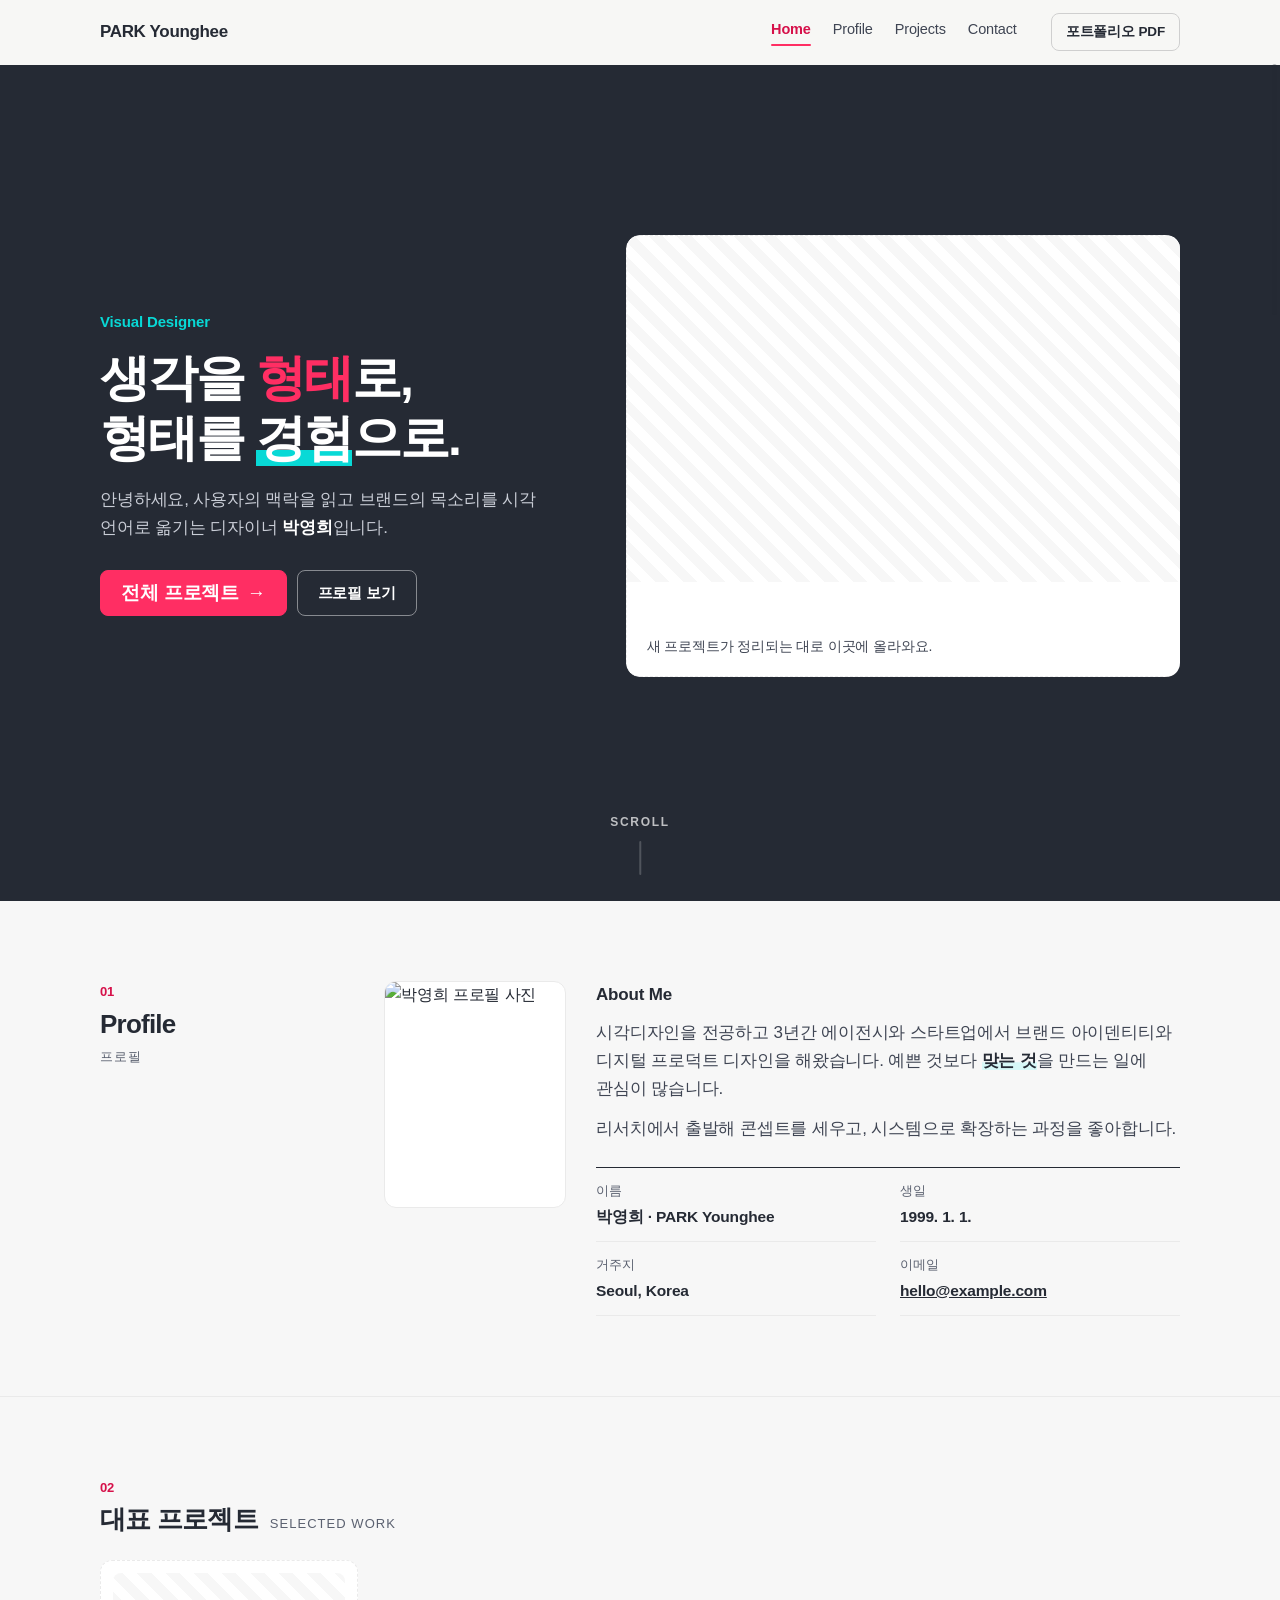
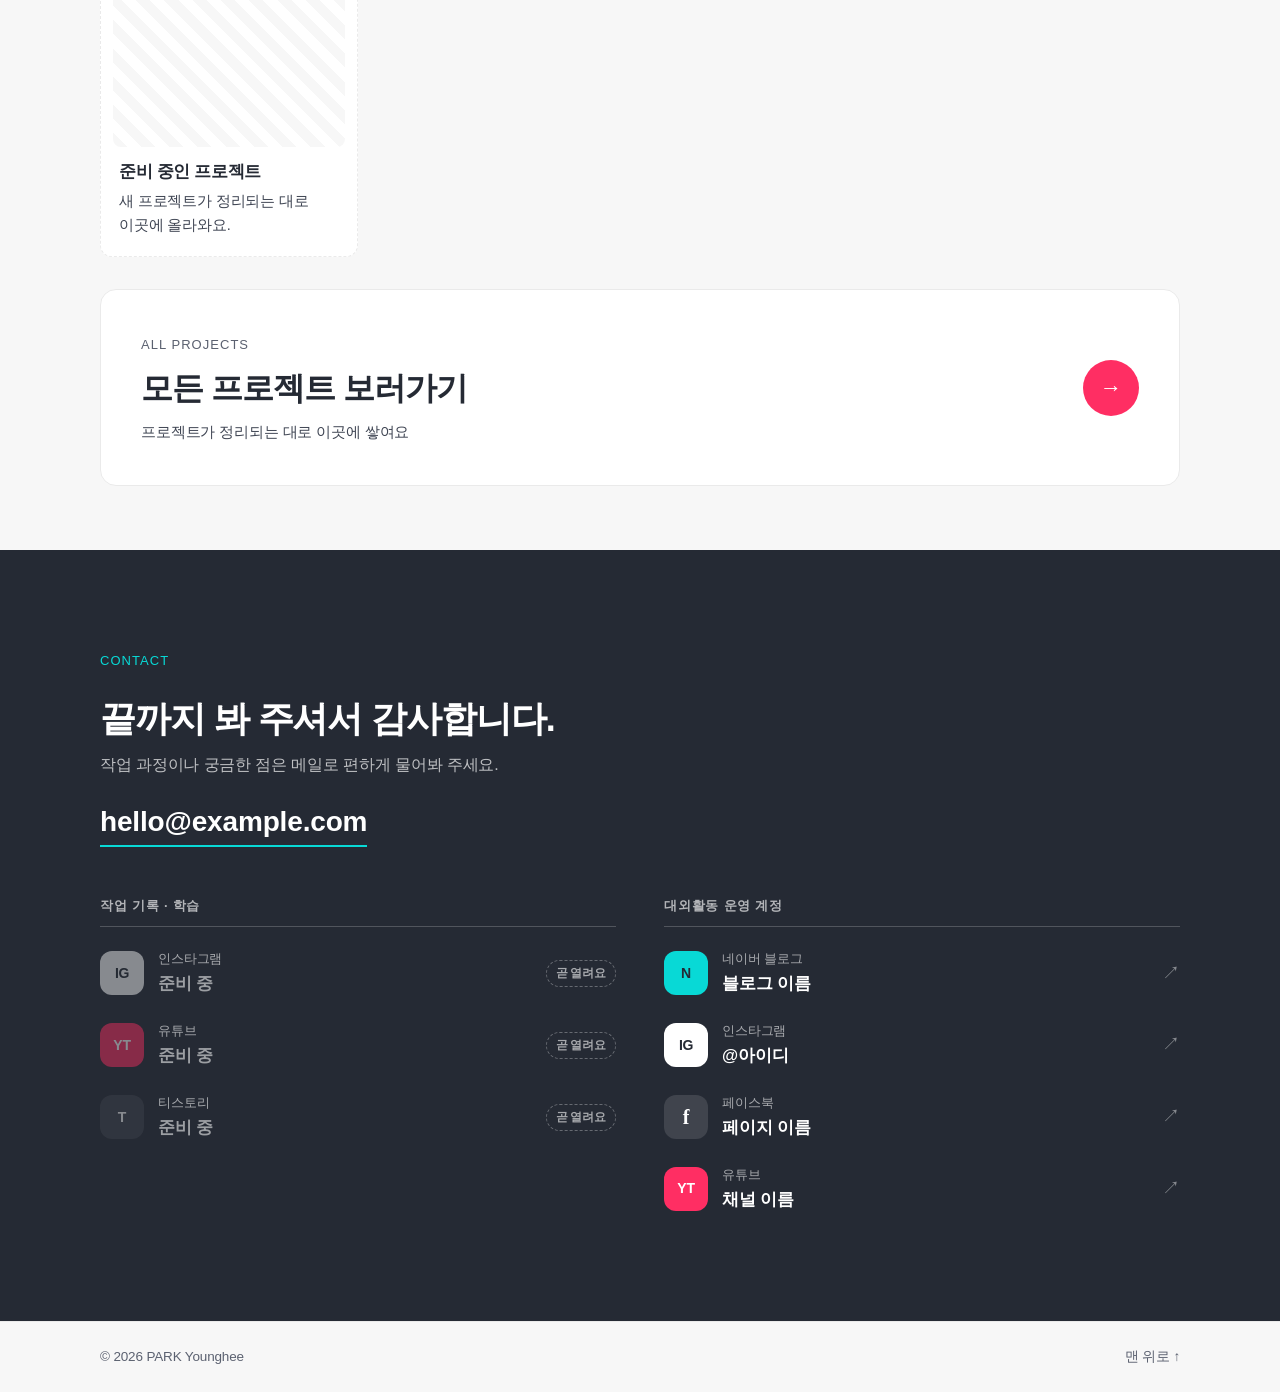
==== index.html @ a195f051 "메인 위치 문제 수정: 처음·새로고침은 맨 위, 뒤로 가기는 보던 자리, 로고는 맨 위로 Co-Authored-By: Claude Opus 5.5 <noreply@anthropic" ====
<!DOCTYPE html>
<html lang="ko">
<head>
  <meta charset="UTF-8" />
  <meta name="viewport" content="width=device-width, initial-scale=1.0" />
  <title>박영희 | Design Portfolio</title>
  <meta name="description" content="브랜드·UI/UX·그래픽 디자이너 박영희의 포트폴리오" />

  <!-- 링크 공유 시 미리보기 (카카오톡/슬랙 등) -->
  <meta property="og:title" content="박영희 | Design Portfolio" />
  <meta property="og:description" content="브랜드·UI/UX·그래픽 디자이너 박영희의 포트폴리오" />
  <meta property="og:image" content="img/og-image.svg" />

  <link rel="icon" href="img/favicon.svg" type="image/svg+xml" />
  <link rel="stylesheet" href="https://cdn.jsdelivr.net/gh/orioncactus/pretendard@v1.3.9/dist/web/static/pretendard.min.css" />

  <!-- 스타일 (?v= 숫자는 수정 후 올릴 때마다 바꾸면 캐시 문제 없음) -->
  <link rel="stylesheet" href="css/reset.css?v=20261027c" />
  <link rel="stylesheet" href="css/site.css?v=20261027c" />
</head>
<body>

  <a class="skip" href="#main">본문으로 건너뛰기</a>

  <!-- ===== Header ===== -->
  <header class="head" id="header">
    <div class="wrap head__in">
      <a href="#top" class="logo">PARK Younghee</a>
      <nav class="nav" aria-label="주요 메뉴">
        <a href="#top" aria-current="page" class="is-on">Home</a>
        <a href="#profile">Profile</a>
        <a href="works.html" data-keep="works.html">Projects</a>
        <a href="#contact">Contact</a>
      </nav>
      <a class="btn btn--sm btn--line" href="files/portfolio.pdf" target="_blank" rel="noopener" download="박영희_포트폴리오.pdf">포트폴리오 PDF</a>
    </div>
  </header>


  <!-- ===== 오른쪽 구역 이동 바 (표지 아래부터 보여요 · 넓은 화면에서만) ===== -->
  <nav class="side" id="side" aria-label="구역 이동">
    <span class="side__track" aria-hidden="true"><span class="side__fill" id="sideFill"></span></span>
    <ol class="side__list">
      <li><a href="#education"><span class="side__label">학력</span></a></li>
      <li><a href="#career"><span class="side__label">경력</span></a></li>
      <li><a href="#training"><span class="side__label">교육</span></a></li>
      <li><a href="#activities"><span class="side__label">활동</span></a></li>
      <li><a href="#awards"><span class="side__label">수상</span></a></li>
      <li><a href="#certificates"><span class="side__label">자격증</span></a></li>
      <li><a href="#skills"><span class="side__label">Skills</span></a></li>
      <li><a href="#featured"><span class="side__label">대표 프로젝트</span></a></li>
      <li><a href="#contact"><span class="side__label">Contact</span></a></li>
    </ol>
  </nav>

  <!-- ===== 휴대폰 · 태블릿용 구역 이동 (오른쪽 아래 버튼 → 목록) ===== -->
  <div class="jump" id="jump">
    <div class="jump__panel" id="jumpPanel" role="dialog" aria-label="구역 이동" hidden>
      <p class="jump__title">바로 가기</p>
      <ol class="jump__list" id="jumpList"></ol>
      <a class="jump__pdf" href="files/portfolio.pdf" target="_blank" rel="noopener" download="박영희_포트폴리오.pdf">포트폴리오 PDF ↓</a>
    </div>
    <button type="button" class="jump__btn" id="jumpBtn" aria-expanded="false" aria-controls="jumpPanel">
      <span class="jump__now" id="jumpNow">Profile</span>
      <span class="jump__icon" aria-hidden="true"><i></i><i></i><i></i></span>
    </button>
  </div>

  <main id="main">

    <!-- ===== 1. 메인 표지: 왼쪽 소개 + 오른쪽 대표 프로젝트 슬라이드 ===== -->
    <section class="mcover" id="top" aria-label="표지">
      <div class="wrap cover__in">
        <div class="cover__text">
          <!-- 아래 세 줄은 DB(roles)의 직무별 문장으로 바뀌어요. 첫 줄(eyebrow)은 DB가 비어 있으면 "Visual Designer" 그대로예요 -->
          <p class="cover__eyebrow" id="heroEyebrow">Visual Designer</p>
          <h1 class="cover__title" id="heroTitle">생각을 <em>형태</em>로,<br />형태를 <em>경험</em>으로.</h1>
          <p class="cover__desc" id="heroDesc">안녕하세요, 사용자의 맥락을 읽고 브랜드의 목소리를 시각 언어로 옮기는 디자이너 <strong>박영희</strong>입니다.</p>
          <div class="cover__btns">
            <a class="btn" href="works.html" data-keep="works.html">전체 프로젝트 <span aria-hidden="true">→</span></a>
            <a class="btn btn--line" href="#profile">프로필 보기</a>
          </div>
        </div>

        <!-- 슬라이드: DB projects.featured 를 켠 작업 (없으면 최신순), 최대 5장 -->
        <div class="slider" id="slider" aria-roledescription="carousel" aria-label="대표 프로젝트">
          <div class="slider__track" id="slideTrack"></div>
          <div class="slider__bar">
            <span class="slider__count" id="slideCount" aria-live="polite"></span>
            <div class="slider__dots" id="slideDots"></div>
          </div>
        </div>
      </div>
      <a class="scroll-cue" href="#profile"><span>Scroll</span><span class="scroll-cue__line" aria-hidden="true"></span></a>
    </section>

    <!-- ===== 2. Profile ===== -->
    <section class="sec" id="profile" aria-labelledby="t-profile">
      <div class="wrap sec__in">
        <header class="sec__head">
          <p class="sec__num">01</p>
          <h2 class="sec__title" id="t-profile">Profile</h2>
          <p class="sec__en">프로필</p>
        </header>
        <div class="sec__body">
          <div class="profile">
            <!-- ✏️ 프로필 사진 · 기본 정보 · About Me 는 여기서 직접 고쳐요 -->
            <img class="profile__photo" src="img/profile.svg" alt="박영희 프로필 사진" />
            <div class="profile__text">
              <h3 class="block__title">About Me</h3>
              <div class="prose">
                <p>시각디자인을 전공하고 3년간 에이전시와 스타트업에서 브랜드 아이덴티티와 디지털 프로덕트 디자인을 해왔습니다. 예쁜 것보다 <strong>맞는 것</strong>을 만드는 일에 관심이 많습니다.</p>
                <p>리서치에서 출발해 콘셉트를 세우고, 시스템으로 확장하는 과정을 좋아합니다.</p>
              </div>
              <dl class="facts facts--profile">
                <div><dt>이름</dt><dd>박영희 · PARK Younghee</dd></div>
                <div><dt>생일</dt><dd>1999. 1. 1.</dd></div>
                <div><dt>거주지</dt><dd>Seoul, Korea</dd></div>
                <div><dt>이메일</dt><dd><a href="mailto:hello@example.com">hello@example.com</a></dd></div>
              </dl>
            </div>
          </div>
        </div>
      </div>
    </section>

    <!-- ===== 3. 학력 ===== -->
    <section class="sec" id="education" aria-labelledby="t-edu">
      <div class="wrap sec__in">
        <header class="sec__head">
          <p class="sec__num">02</p>
          <h2 class="sec__title" id="t-edu">학력</h2>
          <p class="sec__en">Education</p>
        </header>
        <div class="sec__body">
          <div class="block" data-block="education"><ul class="rows" id="eduList"></ul></div>
        </div>
      </div>
    </section>

    <!-- ===== 4. 경력 ===== -->
    <section class="sec" id="career" aria-labelledby="t-career">
      <div class="wrap sec__in">
        <header class="sec__head">
          <p class="sec__num">03</p>
          <h2 class="sec__title" id="t-career">경력</h2>
          <p class="sec__en">Experience</p>
        </header>
        <div class="sec__body">
          <div class="block" data-block="experience"><ul class="rows" id="expList"></ul></div>
        </div>
      </div>
    </section>

    <!-- ===== 5. 교육 (교육 · 수료) ===== -->
    <section class="sec" id="training" aria-labelledby="t-training">
      <div class="wrap sec__in">
        <header class="sec__head">
          <p class="sec__num">04</p>
          <h2 class="sec__title" id="t-training">교육</h2>
          <p class="sec__en">Training</p>
        </header>
        <div class="sec__body">
          <div class="block" data-block="training">
            <h3 class="block__title">교육 · 수료 <span class="count" id="trainCount"></span></h3>
            <ul class="rows" id="trainList"></ul>
          </div>
        </div>
      </div>
    </section>

    <!-- ===== 6. 활동 (대외활동, 교내활동) ===== -->
    <section class="sec" id="activities" aria-labelledby="t-activities">
      <div class="wrap sec__in">
        <header class="sec__head">
          <p class="sec__num">05</p>
          <h2 class="sec__title" id="t-activities">활동</h2>
          <p class="sec__en">Activities</p>
        </header>
        <div class="sec__body">
          <div class="block" data-block="external">
            <h3 class="block__title">대외활동 <span class="count" id="extCount"></span></h3>
            <ul class="rows" id="extList"></ul>
          </div>
          <div class="block" data-block="campus">
            <h3 class="block__title">교내활동 <span class="count" id="campCount"></span></h3>
            <ul class="rows" id="campList"></ul>
          </div>
        </div>
      </div>
    </section>

    <!-- ===== 7. 수상 ===== -->
    <section class="sec" id="awards" aria-labelledby="t-awards">
      <div class="wrap sec__in">
        <header class="sec__head">
          <p class="sec__num">06</p>
          <h2 class="sec__title" id="t-awards">수상</h2>
          <p class="sec__en">Awards</p>
        </header>
        <div class="sec__body">
          <div class="block" data-block="awards"><ul class="rows" id="awardList"></ul></div>
        </div>
      </div>
    </section>

    <!-- ===== 8. 자격증 (어학, 자격증) ===== -->
    <section class="sec" id="certificates" aria-labelledby="t-cert">
      <div class="wrap sec__in">
        <header class="sec__head">
          <p class="sec__num">07</p>
          <h2 class="sec__title" id="t-cert">자격증</h2>
          <p class="sec__en">Certificates</p>
        </header>
        <div class="sec__body">
          <div class="block" data-block="languages">
            <h3 class="block__title">어학 <span class="count" id="langCount"></span></h3>
            <ul class="langs" id="langList"></ul>
          </div>
          <div class="block" data-block="certificates">
            <h3 class="block__title">자격증 <span class="count" id="certCount"></span></h3>
            <ul class="rows rows--table" id="certList"></ul>
          </div>
        </div>
      </div>
    </section>

    <!-- ===== 9. Skills & Tools (DB skills) ===== -->
    <section class="sec" id="skills" aria-labelledby="t-skills">
      <div class="wrap sec__in">
        <header class="sec__head">
          <p class="sec__num">08</p>
          <h2 class="sec__title" id="t-skills">Skills &amp; Tools</h2>
          <p class="sec__en">스킬 · 도구</p>
        </header>
        <div class="sec__body">
          <dl class="skills" id="skillsList"></dl>
        </div>
      </div>
    </section>

    <!-- ===== 대표 프로젝트 (DB projects.featured, 최대 4개) ===== -->
    <section class="sec sec--wide" id="featured" aria-labelledby="t-feat">
      <div class="wrap sec__in">
        <header class="sec__head">
          <p class="sec__num">09</p>
          <h2 class="sec__title" id="t-feat">대표 프로젝트</h2>
          <p class="sec__en">Selected Work</p>
        </header>
        <div class="sec__body">
          <div class="cards cards--4 cards--feat" id="featList"></div>
        </div>
      </div>
    </section>

    <!-- ===== 모든 프로젝트 보러가기 ===== -->
    <section class="allwork" aria-labelledby="t-all">
      <div class="wrap">
        <a class="allwork__link" href="works.html" data-keep="works.html">
          <span class="allwork__text">
            <span class="sec__en">All Projects</span>
            <strong class="allwork__title" id="t-all">모든 프로젝트 보러가기</strong>
            <span class="allwork__meta" id="allMeta"></span>
          </span>
          <span class="allwork__thumbs" id="allThumbs" aria-hidden="true"></span>
          <span class="allwork__arrow" aria-hidden="true">→</span>
        </a>
      </div>
    </section>

    <!-- ===== 10. CONTACT: 이메일 + 내 채널 + 활동하며 운영한 채널 ===== -->
    <section class="contact" id="contact" aria-labelledby="t-contact">
      <div class="wrap contact__in">
        <div class="contact__head">
          <p class="sec__en">Contact</p>
          <h2 class="contact__title" id="t-contact">끝까지 봐 주셔서 감사합니다.</h2>
          <p class="contact__lead">작업 과정이나 궁금한 점은 메일로 편하게 물어봐 주세요.</p>
          <a class="contact__mail" href="mailto:hello@example.com">hello@example.com</a>
        </div>

        <!-- ✏️ SNS는 여기서 직접 고쳐요. 한 줄 = <li> 하나 (복사해서 늘리면 돼요)
             sns__mark 글자: 네이버 블로그 N · 인스타그램 IG · 페이스북 f · 유튜브 YT · 티스토리 T
             sns__name 에 계정 이름(아이디)을 적어요
             아직 없는 계정은 'sns__item--soon'(링크 없음, "곧 열려요")으로 두고, 만들면 위쪽 <a> 모양으로 바꿔요.
             작업 기록 묶음을 통째로 숨기려면 그 <div class="contact__group"> 에 hidden 을 붙여요. -->
        <div class="contact__groups">
          <div class="contact__group">
            <h3 class="contact__label">작업 기록 · 학습</h3>
            <ul class="sns">
              <li><span class="sns__item sns__item--soon">
                <span class="sns__mark sns__mark--ig" aria-hidden="true">IG</span>
                <span class="sns__text"><span class="sns__platform">인스타그램</span><strong class="sns__name">준비 중</strong></span>
                <span class="sns__soon">곧 열려요</span></span></li>
              <li><span class="sns__item sns__item--soon">
                <span class="sns__mark sns__mark--yt" aria-hidden="true">YT</span>
                <span class="sns__text"><span class="sns__platform">유튜브</span><strong class="sns__name">준비 중</strong></span>
                <span class="sns__soon">곧 열려요</span></span></li>
              <li><span class="sns__item sns__item--soon">
                <span class="sns__mark sns__mark--ts" aria-hidden="true">T</span>
                <span class="sns__text"><span class="sns__platform">티스토리</span><strong class="sns__name">준비 중</strong></span>
                <span class="sns__soon">곧 열려요</span></span></li>
            </ul>
          </div>

          <div class="contact__group">
            <h3 class="contact__label">대외활동 운영 계정</h3>
            <ul class="sns">
              <li><a class="sns__item" href="https://blog.naver.com/" target="_blank" rel="noopener">
                <span class="sns__mark sns__mark--nb" aria-hidden="true">N</span>
                <span class="sns__text"><span class="sns__platform">네이버 블로그</span><strong class="sns__name">블로그 이름</strong></span>
                <span class="sns__go" aria-hidden="true">↗</span></a></li>
              <li><a class="sns__item" href="https://www.instagram.com/" target="_blank" rel="noopener">
                <span class="sns__mark sns__mark--ig" aria-hidden="true">IG</span>
                <span class="sns__text"><span class="sns__platform">인스타그램</span><strong class="sns__name">@아이디</strong></span>
                <span class="sns__go" aria-hidden="true">↗</span></a></li>
              <li><a class="sns__item" href="https://www.facebook.com/" target="_blank" rel="noopener">
                <span class="sns__mark sns__mark--fb" aria-hidden="true">f</span>
                <span class="sns__text"><span class="sns__platform">페이스북</span><strong class="sns__name">페이지 이름</strong></span>
                <span class="sns__go" aria-hidden="true">↗</span></a></li>
              <li><a class="sns__item" href="https://www.youtube.com/" target="_blank" rel="noopener">
                <span class="sns__mark sns__mark--yt" aria-hidden="true">YT</span>
                <span class="sns__text"><span class="sns__platform">유튜브</span><strong class="sns__name">채널 이름</strong></span>
                <span class="sns__go" aria-hidden="true">↗</span></a></li>
            </ul>
          </div>
        </div>
      </div>
    </section>
  </main>

  <footer class="foot">
    <div class="wrap foot__in">
      <p>© <span id="year"></span> PARK Younghee</p>
      <a href="#top">맨 위로 ↑</a>
    </div>
  </footer>

  <script src="js/scrollbar.js?v=20261027c"></script>
  <script src="js/db.js?v=20261027c"></script>
  <script src="js/data.js?v=20261027c"></script>
  <script src="js/main.js?v=20261027c"></script>
</body>
</html>
---- css/site.css ----
/* =========================================
   PARK Younghee — Portfolio
   한 눈에 읽히는 이력서형 레이아웃. 색 · 글꼴은 :root 에서 바꿔요.
   색 쓰는 법: 핑크 = 메인, 네이비 = 기본, 시안 = 보조, 회색 = 선
   ========================================= */
:root {
  /* 기본 4색 */
  --navy: #252A34;        /* 기본 · 본문 글자 · 표지/Contact 배경 */
  --pink: #FF2E63;        /* 메인 · 큰 강조 · 주요 버튼 */
  --cyan: #08D9D6;        /* 보조 · 형광펜 · 네이비 위 강조 */
  --gray: #EAEAEA;        /* 선 · 구분 */
  /* 4색에서 만든 색 (글자가 잘 읽히도록) */
  --pink-text: #D6114A;   /* 작은 핑크 글자 */
  --pink-soft: #FFE3EA;   /* 핑크 연한 바탕 */
  --cyan-text: #067A78;   /* 밝은 바탕 위 작은 시안 글자 */
  --cyan-soft: #D7F8F7;   /* 시안 연한 바탕 */

  --bg: #F7F7F7;          /* 페이지 배경 */
  --surface: #FFFFFF;     /* 카드 */
  --ink: var(--navy);     /* 글자 */
  --ink-2: #3F4553;       /* 본문 보조 */
  --ink-3: #5B6170;       /* 날짜 · 설명 */
  --line: var(--gray);    /* 구분선 */
  --accent: var(--pink-text);
  --accent-soft: var(--pink-soft);

  --font: "Pretendard", -apple-system, BlinkMacSystemFont, "Apple SD Gothic Neo", "Malgun Gothic", sans-serif;
  --wrap: 1080px;
  --gutter: clamp(16px, 4vw, 40px);
  --head-h: 64px;
}

body {
  margin: 0; background: var(--bg); color: var(--ink);
  font-family: var(--font); font-size: 16px; line-height: 1.65; letter-spacing: -0.01em; word-break: keep-all;
  -webkit-font-smoothing: antialiased;
}
::selection { background: var(--accent); color: #fff; }
a { color: inherit; }
:focus-visible { outline: 2px solid var(--accent); outline-offset: 3px; border-radius: 2px; }
[hidden] { display: none !important; }
.sr-only { position: absolute; width: 1px; height: 1px; overflow: hidden; clip: rect(0 0 0 0); white-space: nowrap; }
.wrap { max-width: var(--wrap); margin: 0 auto; padding: 0 var(--gutter); }
html { scroll-padding-top: calc(var(--head-h) + 16px); scroll-behavior: smooth; }
/* 스크롤바: 기본 회색 막대 대신 얇은 네이비 막대 */
/* 페이지 스크롤바: 기본 막대는 숨기고(위 메뉴 옆까지 내려오지 않게) js/scrollbar.js 가 메뉴 아래에만 그려요 */
html { scrollbar-width: none; }
html::-webkit-scrollbar { display: none; }
.sbar { position: fixed; top: var(--head-h); right: 0; bottom: 0; z-index: 60; width: 12px; opacity: 0; transition: opacity .3s; }
.sbar.is-on { opacity: 1; }
.sbar__thumb { position: absolute; top: 0; right: 3px; width: 5px; border-radius: 4px; background: rgba(37, 42, 52, .32); transition: width .15s, background .15s, right .15s; touch-action: none; cursor: grab; }
.sbar:hover .sbar__thumb, .sbar.is-drag .sbar__thumb { right: 2px; width: 8px; background: var(--pink); }
.sbar.is-drag .sbar__thumb { cursor: grabbing; }
@media (pointer: coarse) { .sbar { pointer-events: none; width: 8px; } .sbar__thumb { width: 4px; } }
::-webkit-scrollbar { width: 8px; height: 8px; }
::-webkit-scrollbar-track { background: transparent; }
::-webkit-scrollbar-thumb { background: rgba(37, 42, 52, .3); border-radius: 8px; border: 2px solid transparent; background-clip: padding-box; }
::-webkit-scrollbar-thumb:hover { background-color: var(--pink); }
@media (prefers-reduced-motion: reduce) { html { scroll-behavior: auto; } }

.skip { position: absolute; left: 12px; top: -48px; z-index: 100; padding: 10px 14px; background: var(--ink); color: #fff; text-decoration: none; border-radius: 6px; }
.skip:focus { top: 12px; }

/* ===== 버튼 · 칩 ===== */
.btn {
  display: inline-flex; align-items: center; gap: 8px; min-height: 46px; padding: 0 20px; box-sizing: border-box;
  border: 1px solid var(--ink); border-radius: 8px; background: var(--ink); color: #fff;
  font: inherit; font-size: 15px; font-weight: 600; text-decoration: none; cursor: pointer;
  transition: background .2s, border-color .2s, color .2s;
}
.btn:hover { background: var(--accent); border-color: var(--accent); }
.btn--line { background: transparent; color: var(--ink); border-color: var(--line); }
.btn--line:hover { background: transparent; color: var(--accent); border-color: var(--accent); }
.btn--sm { min-height: 38px; padding: 0 14px; font-size: 13.5px; }
.chips { display: flex; flex-wrap: wrap; gap: 6px; margin: 0; padding: 0; list-style: none; }
.chip {
  display: inline-flex; align-items: center; gap: 6px; padding: 5px 11px; border: 1px solid var(--line); border-radius: 999px;
  background: var(--surface); font-size: 13.5px; line-height: 1.4; color: var(--ink);
}
.chip img { width: 16px; height: 16px; }
.chip--btn { min-height: 38px; padding: 0 14px; font: inherit; font-size: 14px; cursor: pointer; }
.chip--btn span { color: var(--ink-3); font-size: 12.5px; }
.chip--btn:hover { border-color: var(--accent); color: var(--accent); }
.chip--btn[aria-pressed="true"] { background: var(--ink); border-color: var(--ink); color: #fff; }
.chip--btn[aria-pressed="true"] span { color: rgba(255, 255, 255, .7); }
.count { font-size: .8em; font-weight: 500; color: var(--ink-3); }

/* ===== Header ===== */
.head { position: sticky; top: 0; z-index: 50; background: rgba(247, 247, 245, .92); -webkit-backdrop-filter: blur(10px); backdrop-filter: blur(10px); border-bottom: 1px solid transparent; transition: border-color .2s; }
.head.is-scrolled { border-color: var(--line); }
.head__in { height: var(--head-h); display: flex; align-items: center; gap: 24px; }
.logo { font-weight: 800; font-size: 17px; letter-spacing: -0.02em; text-decoration: none; margin-right: auto; white-space: nowrap; }
.nav { display: flex; gap: 2px; }
.nav a { padding: 8px 10px; border-radius: 6px; font-size: 14.5px; color: var(--ink-2); text-decoration: none; white-space: nowrap; }
.nav a:hover { color: var(--ink); background: rgba(0, 0, 0, .04); }
.nav a.is-on { color: var(--accent); font-weight: 600; }

/* ===== 첫 화면 ===== */
.hero { padding: clamp(48px, 8vw, 96px) 0 clamp(48px, 7vw, 80px); border-bottom: 1px solid var(--line); }
.hero__in { display: grid; grid-template-columns: minmax(0, 1fr) 320px; gap: clamp(32px, 6vw, 72px); align-items: center; }
.hero__eyebrow { margin: 0; font-size: 15px; font-weight: 600; color: var(--accent); }
.hero__title { margin: 14px 0 0; font-size: clamp(34px, 5.2vw, 56px); font-weight: 800; line-height: 1.18; letter-spacing: -0.04em; }
.hero__title em { font-style: normal; color: var(--accent); }
.hero__desc { margin: 20px 0 0; max-width: 560px; font-size: 17.5px; color: var(--ink-2); }
.hero__desc br.pc-only { display: none; }
.hero__desc strong { color: var(--ink); }
.hero__btns { margin-top: 28px; display: flex; flex-wrap: wrap; gap: 10px; }
.idcard { background: var(--surface); border: 1px solid var(--line); border-radius: 14px; padding: 20px; }
.idcard__photo { display: block; width: 96px; height: 120px; object-fit: cover; border-radius: 8px; background: var(--bg); }
.idcard__dl { margin: 16px 0 0; }
.idcard__dl div { display: grid; grid-template-columns: 72px minmax(0, 1fr); gap: 10px; padding: 9px 0; border-top: 1px solid var(--line); font-size: 14.5px; }
.idcard__dl dt { color: var(--ink-3); }
.idcard__dl dd { margin: 0; overflow-wrap: anywhere; }

/* ===== 1. 표지: 소개 + 대표 프로젝트 슬라이드 ===== */
.mcover { padding: clamp(40px, 6vw, 72px) 0 clamp(48px, 7vw, 80px); border-bottom: 1px solid var(--line); }
.cover__in { display: grid; grid-template-columns: minmax(0, 5fr) minmax(0, 6fr); gap: clamp(32px, 5vw, 64px); align-items: center; }
.cover__eyebrow { margin: 0; font-size: 15px; font-weight: 600; color: var(--accent); }
.cover__title { margin: 14px 0 0; font-size: clamp(32px, 4.4vw, 50px); font-weight: 800; line-height: 1.2; letter-spacing: -0.04em; }
.cover__title em { font-style: normal; color: var(--accent); }
.cover__desc { margin: 18px 0 0; font-size: 17px; color: var(--ink-2); }
.cover__desc strong { color: var(--ink); }
.cover__btns { margin-top: 28px; display: flex; flex-wrap: wrap; gap: 10px; }
.slider { min-width: 0; }
.slider__track { cursor: grab; display: flex; overflow-x: auto; scroll-snap-type: x mandatory; scrollbar-width: none; border-radius: 14px; }
.slider__track::-webkit-scrollbar { display: none; }
.slide { flex: 0 0 100%; scroll-snap-align: start; }
.slide__link { display: block; height: 100%; text-decoration: none; background: var(--surface); border: 1px solid var(--line); border-radius: 14px; overflow: hidden; }
.slide__img { display: block; aspect-ratio: 16 / 10; background: var(--bg); overflow: hidden; }
.slide__img img { width: 100%; height: 100%; object-fit: cover; object-position: center top; display: block; transform: scale(1.06); transition: transform 1.4s cubic-bezier(.2, .7, .2, 1); }
.slide.is-active .slide__img img { transform: scale(1); }
/* 들어오는 장: 글이 아래에서 살짝 올라와요 */
.slide__info > * { opacity: 0; transform: translateY(8px); transition: opacity .5s, transform .6s cubic-bezier(.2, .7, .2, 1); }
.slide.is-active .slide__info > * { opacity: 1; transform: none; }
.slide.is-active .slide__info > :nth-child(2) { transition-delay: .08s; }
.slide.is-active .slide__info > :nth-child(3) { transition-delay: .16s; }
.slide.is-active .slide__info > :nth-child(4) { transition-delay: .24s; }
.slide--empty .slide__info > * { opacity: 1; transform: none; }
/* 마지막 → 처음: 살짝 사라졌다 나타나기 */
.slider__track { transition: opacity .28s; }
.slider__track.is-fade { opacity: 0; }
@media (prefers-reduced-motion: reduce) { .slide__img img, .slide__info > *, .slider__track { transition: none; transform: none; opacity: 1; } }
.slide.is-active .slide__link:hover .slide__img img { transform: scale(1.03); }
.slide__info { display: flex; flex-direction: column; gap: 4px; padding: 16px 20px 18px; }
.slide__meta { font-size: 13px; font-weight: 600; color: var(--accent); }
.slide__title { font-size: 20px; font-weight: 800; letter-spacing: -0.02em; }
.slide__role { font-size: 14px; color: var(--ink-2); }
.slide__role b { margin-right: 8px; font-weight: 600; }
.slide__go { margin-top: 4px; font-size: 14px; font-weight: 600; color: var(--ink-2); }
.slide__link:hover .slide__go { color: var(--accent); }
.slide--empty { border: 1px dashed var(--line); border-radius: 14px; overflow: hidden; background: var(--surface); }
.slide--empty .slide__img { background: repeating-linear-gradient(45deg, var(--bg) 0 10px, var(--surface) 10px 20px); }
.slider__bar { position: relative; display: grid; grid-template-columns: 1fr auto 1fr; align-items: center; gap: 16px; margin-top: 14px; }
/* 숫자(01 / 04)는 화면에서 숨기고 화면 읽기 프로그램에만 알려줘요 */
.slider__bar .slider__count { position: absolute; width: 1px; height: 1px; overflow: hidden; clip: rect(0 0 0 0); white-space: nowrap; }
.slider__bar .slider__dots { grid-column: 2; grid-row: 1; flex: none; justify-content: center; }
.slider__count { font-size: 14px; font-weight: 600; font-variant-numeric: tabular-nums; color: var(--ink-2); min-width: 56px; }
.slider__dots { display: flex; gap: 2px; flex: 1; }
.slider__track.is-drag { cursor: grabbing; user-select: none; }
.slider__track.is-drag a { pointer-events: none; }
.slider__dot { width: 28px; height: 28px; padding: 0; border: 0; background: none; cursor: pointer; position: relative; }
.slider__dot::after { content: ""; position: absolute; left: 4px; right: 4px; top: 13px; height: 3px; border-radius: 2px; background: var(--line); }
.slider__dot[aria-current="true"]::after { background: var(--ink); }
.slider__arrows { display: flex; gap: 6px; }
.slider__btn { width: 42px; height: 42px; border: 1px solid var(--line); border-radius: 50%; background: var(--surface); font: inherit; font-size: 16px; cursor: pointer; color: var(--ink); }
.slider__btn:hover { border-color: var(--ink); }

/* ===== 2. Profile ===== */
.profile { display: grid; grid-template-columns: 180px minmax(0, 1fr); gap: 32px; align-items: start; }
.profile__photo { width: 100%; aspect-ratio: 4 / 5; object-fit: cover; border-radius: 12px; background: var(--surface); border: 1px solid var(--line); }
.profile__text .block__title { margin-bottom: 10px; }
.facts.facts--profile { margin: 24px 0 0; grid-template-columns: repeat(2, minmax(0, 1fr)); }

/* ===== 섹션 공통: 왼쪽 제목 | 오른쪽 내용 ===== */
.sec { padding: clamp(48px, 7vw, 80px) 0; border-bottom: 1px solid var(--line); }
.sec__in { display: grid; grid-template-columns: 220px minmax(0, 1fr); gap: 24px clamp(24px, 5vw, 64px); }
.sec__head { align-self: start; position: sticky; top: calc(var(--head-h) + 24px); }
.sec__num { margin: 0; font-size: 13px; font-weight: 700; color: var(--accent); font-variant-numeric: tabular-nums; }
.sec__title { margin: 6px 0 0; font-size: 26px; font-weight: 800; line-height: 1.3; letter-spacing: -0.03em; }
.sec__en { margin: 4px 0 0; font-size: 13px; letter-spacing: .08em; text-transform: uppercase; color: var(--ink-3); }
.sec__body { min-width: 0; display: flex; flex-direction: column; gap: 40px; }
.block__title { margin: 0 0 4px; font-size: 17px; font-weight: 700; }
.prose p { margin: 0 0 12px; font-size: 17px; color: var(--ink-2); }
.prose p:last-child { margin-bottom: 0; }
.prose strong { color: var(--ink); }

/* 이력 한 줄 */
.rows { margin: 0; padding: 0; list-style: none; border-top: 1px solid var(--ink); }
.row { display: grid; grid-template-columns: 150px minmax(0, 1fr) auto; gap: 6px 20px; padding: 16px 0; border-bottom: 1px solid var(--line); }
.row__date { font-size: 14px; color: var(--ink-3); font-variant-numeric: tabular-nums; padding-top: 2px; }
.row__title { display: block; font-size: 16.5px; font-weight: 700; }
.row__sub { display: block; font-size: 14.5px; color: var(--ink-2); }
.row__desc { margin: 6px 0 0; font-size: 14.5px; color: var(--ink-3); }
.row__go { grid-column: 3; align-self: center; display: inline-flex; align-items: center; gap: 6px; padding: 7px 14px; border: 1px solid var(--line); border-radius: 999px; background: var(--surface); font-size: 13.5px; font-weight: 700; color: var(--navy); text-decoration: none; white-space: nowrap; transition: border-color .2s, color .2s; }
.row__go:hover { border-color: var(--pink); color: var(--pink-text); }
.row__tag { align-self: start; padding: 3px 10px; border-radius: 999px; background: var(--bg); border: 1px solid var(--line); font-size: 12.5px; color: var(--ink-2); white-space: nowrap; }
.row.is-now .row__tag { background: var(--accent-soft); border-color: transparent; color: var(--accent); font-weight: 600; }
.rows--table .trow { display: grid; grid-template-columns: 150px minmax(0, 1fr) minmax(0, auto); gap: 4px 20px; padding: 13px 0; border-bottom: 1px solid var(--line); font-size: 15.5px; align-items: baseline; }
.rows--table .trow strong { font-weight: 600; }
.trow__org { font-size: 14px; color: var(--ink-3); text-align: right; }
.more-btn { margin-top: 12px; padding: 8px 0; border: 0; background: none; font: inherit; font-size: 14.5px; font-weight: 600; color: var(--accent); cursor: pointer; }
.more-btn:hover { text-decoration: underline; }

.langs { display: grid; grid-template-columns: repeat(auto-fill, minmax(200px, 1fr)); gap: 12px; margin: 8px 0 0; padding: 0; list-style: none; }
.lang { padding: 16px 18px; background: var(--surface); border: 1px solid var(--line); border-radius: 10px; }
.lang__test { display: block; font-size: 14px; color: var(--ink-3); }
.lang__score { display: block; margin-top: 2px; font-size: 26px; font-weight: 800; letter-spacing: -0.02em; }
.lang__meta { display: block; margin-top: 6px; font-size: 13px; color: var(--ink-3); }
.lang.is-expired { opacity: .55; }

/* Skills & Tools: 묶음(Design · Tools · Etc.)을 가로 3칸으로 */
.skills { margin: 0; display: grid; grid-template-columns: repeat(3, minmax(0, 1fr)); gap: 16px; }
.skills__col { display: flex; flex-direction: column; gap: 14px; padding: 20px 20px 22px; background: var(--surface); border: 1px solid var(--line); border-radius: 12px; }
.skills__col dt { display: flex; align-items: baseline; gap: 6px; padding-bottom: 12px; border-bottom: 2px solid var(--navy); font-size: 17px; font-weight: 800; letter-spacing: -0.01em; }
.skills__col dt .count { font-size: 13px; font-weight: 700; color: var(--pink-text); }
.skills__col dd { margin: 0; }
.skills__list { display: flex; flex-direction: column; gap: 10px; margin: 0; padding: 0; list-style: none; }
.skills__list li { display: flex; align-items: center; gap: 10px; font-size: 15px; font-weight: 500; color: var(--ink-2); }
.skills__list img { width: 20px; height: 20px; flex: none; }
.skills__dot { width: 8px; height: 8px; margin: 0 6px; border-radius: 50%; background: var(--cyan); flex: none; }
.skills__col:first-child dt { border-color: var(--pink); }

/* ===== 프로젝트 카드 ===== */
.cards { display: grid; gap: 20px; }
.cards--2 { grid-template-columns: repeat(2, minmax(0, 1fr)); }
.cards--3 { grid-template-columns: repeat(3, minmax(0, 1fr)); }
.cards--4 { grid-template-columns: repeat(4, minmax(0, 1fr)); gap: 16px; }
.cards--4 .card__title { font-size: 17px; }
.card {
  display: flex; flex-direction: column; gap: 6px; padding: 12px 12px 18px; background: var(--surface); border: 1px solid var(--line); border-radius: 12px;
  text-decoration: none; transition: border-color .2s, box-shadow .2s, transform .2s;
}
a.card:hover { border-color: var(--ink-3); box-shadow: 0 12px 28px -18px rgba(0, 0, 0, .35); transform: translateY(-2px); }
.card__img { display: block; aspect-ratio: 4 / 3; margin-bottom: 8px; border-radius: 8px; overflow: hidden; background: var(--bg); }
.card__img img { width: 100%; height: 100%; object-fit: cover; object-position: center top; display: block; }
.card__meta, .card__title, .card__sum, .card__role { padding: 0 6px; }
.card__meta { font-size: 13px; font-weight: 600; color: var(--accent); }
.card__title { font-size: 18.5px; font-weight: 800; line-height: 1.35; letter-spacing: -0.02em; }
.card__sum { font-size: 14.5px; color: var(--ink-2); display: -webkit-box; -webkit-line-clamp: 2; -webkit-box-orient: vertical; overflow: hidden; }
.card__role { margin-top: 4px; font-size: 13.5px; color: var(--ink-3); }
.card__role b { margin-right: 8px; font-weight: 600; color: var(--ink-2); }
.card--empty { border-style: dashed; }
.card--empty .card__img { background: repeating-linear-gradient(45deg, var(--bg) 0 10px, var(--surface) 10px 20px); }
.more-link { align-self: flex-start; font-weight: 600; color: var(--accent); text-decoration: none; padding: 6px 0; }
.more-link:hover { text-decoration: underline; }

/* 메인 대표 프로젝트 */
.featured { padding: clamp(48px, 7vw, 80px) 0; border-bottom: 1px solid var(--line); background: var(--surface); }
.featured__head { display: flex; flex-wrap: wrap; align-items: flex-end; justify-content: space-between; gap: 12px 24px; margin-bottom: 24px; }
.featured__title { margin: 4px 0 0; font-size: 26px; font-weight: 800; letter-spacing: -0.03em; }
.featured .card { background: var(--bg); }

/* 메인: 대표 프로젝트는 제목을 위에, 카드를 가로 전체로 */
.sec--wide .sec__in { grid-template-columns: minmax(0, 1fr); }
.sec--wide .sec__head { position: static; display: flex; align-items: baseline; flex-wrap: wrap; gap: 4px 12px; }
.sec--wide .sec__title, .sec--wide .sec__en { margin: 0; }
.sec--wide .sec__num { width: 100%; }
.sec.sec--wide { border-bottom: 0; padding-bottom: 32px; }
.sec--wide + .allwork { padding-top: 0; }

/* 메인: 모든 프로젝트 보러가기 */
.allwork { padding: clamp(40px, 6vw, 64px) 0; }
.allwork__link { display: grid; grid-template-columns: minmax(0, 1fr) auto auto; gap: 24px 32px; align-items: center; padding: clamp(24px, 4vw, 40px); background: var(--surface); border: 1px solid var(--line); border-radius: 16px; text-decoration: none; transition: border-color .2s, box-shadow .2s; }
.allwork__link:hover { border-color: var(--ink); box-shadow: 0 16px 36px -24px rgba(0, 0, 0, .35); }
.allwork__text { display: flex; flex-direction: column; gap: 6px; }
.allwork__title { font-size: clamp(24px, 3vw, 32px); font-weight: 800; letter-spacing: -0.03em; }
.allwork__meta { font-size: 15px; color: var(--ink-2); }
.allwork__peek { display: flex; align-items: center; }
/* stats: 숫자 3개 */
.allwork__peek--stats { gap: 0; }
.peek-stat { display: flex; flex-direction: column; align-items: center; min-width: 92px; padding: 0 18px; border-left: 1px solid var(--line); }
.peek-stat:first-child { border-left: 0; }
.peek-stat b { font-size: 34px; font-weight: 800; line-height: 1.1; letter-spacing: -0.03em; color: var(--navy); font-variant-numeric: tabular-nums; }
.peek-stat:first-child b { color: var(--pink); }
.peek-stat span { font-size: 12px; font-weight: 600; letter-spacing: .06em; text-transform: uppercase; color: var(--ink-3); }
/* cats: 카테고리 칩 */
.allwork__peek--cats { flex-wrap: wrap; justify-content: flex-end; gap: 8px; max-width: 360px; }
.peek-chip { display: inline-flex; align-items: center; gap: 8px; padding: 8px 14px; border-radius: 999px; background: var(--gray); font-size: 14px; font-weight: 600; color: var(--navy); }
.peek-chip b { font-size: 12px; color: var(--pink-text); }
.peek-chip:first-child { background: var(--navy); color: #fff; }
.peek-chip:first-child b { color: var(--cyan); }
.peek-chip--more { background: transparent; border: 1px dashed var(--ink-3); color: var(--ink-3); }
/* years: 연도별 막대 */
.allwork__peek--years { align-items: flex-end; gap: 14px; height: 96px; }
.peek-year { display: flex; flex-direction: column; align-items: center; justify-content: flex-end; gap: 6px; height: 100%; width: 44px; }
.peek-year__bar { display: flex; justify-content: center; width: 100%; min-height: 22px; border-radius: 6px 6px 2px 2px; background: var(--gray); }
.peek-year__bar b { font-size: 12px; font-weight: 800; color: var(--navy); padding-top: 3px; }
.peek-year:last-child .peek-year__bar { background: var(--pink); }
.peek-year:last-child .peek-year__bar b { color: #fff; }
.peek-year__label { font-size: 12px; font-weight: 600; color: var(--ink-3); font-variant-numeric: tabular-nums; }
/* donut: 작은 도넛 */
.peek-donut { display: grid; place-items: center; width: 96px; height: 96px; border-radius: 50%; }
.peek-donut > span { display: flex; flex-direction: column; align-items: center; justify-content: center; width: 64px; height: 64px; border-radius: 50%; background: var(--surface); font-size: 10px; font-weight: 600; letter-spacing: .04em; color: var(--ink-3); }
.peek-donut b { font-size: 22px; line-height: 1; font-weight: 800; color: var(--navy); }
/* 모든 프로젝트 아이콘: 카드에 마우스를 올리면 움직여요 */
.ai { overflow: visible; }
.ai * { transform-box: fill-box; transition: transform .45s cubic-bezier(.3, 1.4, .5, 1), stroke-dashoffset .9s ease; }
/* 1 겹친 카드 */
.ai--stack .ai-c3 { transform-origin: 50% 100%; transform: rotate(8deg); }
.ai--stack .ai-c2 { transform-origin: 50% 100%; transform: rotate(-6deg); }
.ai--stack .ai-c1 { transform-origin: 50% 100%; }
.allwork__link:hover .ai--stack .ai-c3 { transform: translate(10px, -4px) rotate(18deg); }
.allwork__link:hover .ai--stack .ai-c2 { transform: translate(-10px, -2px) rotate(-16deg); }
.allwork__link:hover .ai--stack .ai-c1 { transform: translateY(-4px); }
/* 2 4칸 갤러리: 시계 방향으로 한 칸씩 */
.allwork__link:hover .ai--grid .ai-t1 { transform: translateX(42px); }
.allwork__link:hover .ai--grid .ai-t2 { transform: translateY(42px); }
.allwork__link:hover .ai--grid .ai-t3 { transform: translateX(-42px); }
.allwork__link:hover .ai--grid .ai-t4 { transform: translateY(-42px); }
/* 3 폴더: 종이가 올라오고 앞판이 살짝 젖혀져요 */
.ai--folder .ai-s1 { transform-origin: 50% 50%; transform: rotate(-5deg); }
.ai--folder .ai-s2 { transform-origin: 50% 50%; transform: rotate(4deg); }
.ai--folder .ai-front { transform-origin: 50% 100%; }
.allwork__link:hover .ai--folder .ai-s1 { transform: translate(-4px, -14px) rotate(-10deg); }
.allwork__link:hover .ai--folder .ai-s2 { transform: translate(4px, -18px) rotate(8deg); }
.allwork__link:hover .ai--folder .ai-front { transform: translateY(4px) scaleY(.9); }
/* 4 펜 툴: 곡선이 그려지고 손잡이가 흔들려요 */
.ai--pen .ai-curve { stroke-dasharray: 100; stroke-dashoffset: 0; }
.ai--pen .ai-handle { transform-origin: 50% 50%; }
.allwork__link:hover .ai--pen .ai-curve { animation: aiDraw .9s ease forwards; }
.allwork__link:hover .ai--pen .ai-handle { transform: rotate(-14deg); }
.allwork__link:hover .ai--pen .ai-nib { transform: translateY(-4px); }
@keyframes aiDraw { from { stroke-dashoffset: 100; } to { stroke-dashoffset: 0; } }
@media (prefers-reduced-motion: reduce) { .ai * { transition: none; animation: none !important; } }
.allwork__peek--thumbs img { width: 84px; height: 84px; object-fit: cover; object-position: center top; border-radius: 10px; border: 3px solid var(--surface); margin-left: -18px; background: var(--bg); }
.allwork__peek--thumbs img:first-child { margin-left: 0; }
.allwork__arrow { width: 56px; height: 56px; border-radius: 50%; display: flex; align-items: center; justify-content: center; background: var(--ink); color: #fff; font-size: 22px; transition: background .2s; }
.allwork__link:hover .allwork__arrow { background: var(--accent); }

/* ===== 연락처 · 푸터 ===== */
.contact { padding: clamp(56px, 8vw, 96px) 0; background: var(--ink); color: #fff; }
.contact .sec__en { color: rgba(255, 255, 255, .6); }
.contact__in { display: flex; flex-direction: column; gap: clamp(32px, 5vw, 48px); }
.contact__head { display: flex; flex-direction: column; align-items: flex-start; gap: 16px; }
.contact__groups { display: grid; grid-template-columns: repeat(2, minmax(0, 1fr)); gap: 24px clamp(24px, 4vw, 48px); }
.contact__label { margin: 0 0 10px; padding-bottom: 10px; border-bottom: 1px solid rgba(255, 255, 255, .2); font-size: 13px; font-weight: 700; letter-spacing: .06em; color: rgba(255, 255, 255, .65); }
.sns { display: flex; flex-direction: column; margin: 0; padding: 0; list-style: none; }
.sns__item { display: grid; grid-template-columns: 44px minmax(0, 1fr) auto; align-items: center; gap: 14px; padding: 12px 10px; margin: 0 -10px; border-radius: 10px; color: #fff; text-decoration: none; transition: background .2s; }
.sns__item:hover { background: rgba(255, 255, 255, .07); }
.sns__mark { display: grid; place-items: center; width: 44px; height: 44px; border-radius: 12px; font-size: 14px; font-weight: 800; letter-spacing: -0.02em; background: rgba(255, 255, 255, .1); color: #fff; }
.sns__mark--yt { background: var(--pink); }
.sns__mark--ig { background: #fff; color: var(--navy); }
.sns__mark--nb { background: var(--cyan); color: var(--navy); }
.sns__mark--be, .sns__mark--in, .sns__mark--fb, .sns__mark--ts { background: rgba(255, 255, 255, .12); }
.sns__mark--fb { font-size: 20px; font-family: Georgia, serif; font-weight: 700; }
/* 아직 만들기 전 계정: 흐리게 + '곧 열려요' */
.sns__item--soon { cursor: default; }
.sns__item--soon:hover { background: none; }
.sns__item--soon .sns__mark { opacity: .45; }
.sns__item--soon .sns__name { color: rgba(255, 255, 255, .55); font-weight: 600; }
.sns__soon { padding: 3px 9px; border: 1px dashed rgba(255, 255, 255, .3); border-radius: 999px; font-size: 11.5px; font-weight: 600; color: rgba(255, 255, 255, .6); white-space: nowrap; }
.sns__text { display: flex; flex-direction: column; min-width: 0; }
.sns__platform { font-size: 12.5px; color: rgba(255, 255, 255, .6); }
.sns__name { font-size: 16.5px; font-weight: 700; overflow-wrap: anywhere; }
.sns__meta { font-size: 13px; color: rgba(255, 255, 255, .6); }
.sns__go { font-size: 18px; color: rgba(255, 255, 255, .45); transition: color .2s, transform .2s; }
.sns__item:hover .sns__go { color: var(--cyan); transform: translate(2px, -2px); }
.contact__title { margin: 8px 0 0; font-size: clamp(26px, 3.4vw, 36px); font-weight: 800; line-height: 1.3; letter-spacing: -0.03em; }
.contact__lead { margin: -6px 0 4px; font-size: 16px; color: rgba(255, 255, 255, .7); }
.contact__mail { display: inline-block; font-size: clamp(20px, 2.6vw, 28px); font-weight: 700; text-decoration: none; border-bottom: 2px solid rgba(255, 255, 255, .35); overflow-wrap: anywhere; }
.contact__mail:hover { border-color: #fff; }
.contact__links { display: flex; flex-wrap: wrap; gap: 6px 20px; margin: 18px 0 0; padding: 0; list-style: none; }
.contact__links a { display: inline-block; padding: 6px 0; color: rgba(255, 255, 255, .8); text-decoration: none; font-size: 15px; }
.contact__links a:hover { color: #fff; }
.contact :focus-visible { outline-color: #fff; }
.foot { border-top: 1px solid var(--line); }
.foot__in { display: flex; justify-content: space-between; gap: 16px; padding-top: 24px; padding-bottom: 24px; font-size: 13.5px; color: var(--ink-3); }
.foot p { margin: 0; }
.foot a { text-decoration: none; }
.foot a:hover { color: var(--ink); }
.contact + .foot { border-top: 0; }

/* ===== 프로젝트 목록 · 상세 공통 ===== */
.page { padding: clamp(40px, 6vw, 72px) 0 clamp(64px, 8vw, 104px); }
.page__head { margin-bottom: 28px; }
.page__title { margin: 6px 0 0; font-size: clamp(30px, 4vw, 42px); font-weight: 800; letter-spacing: -0.03em; }
.page__lead { margin: 10px 0 0; max-width: 620px; font-size: 16.5px; color: var(--ink-2); }
.filters { display: flex; flex-wrap: wrap; gap: 8px; margin-bottom: 24px; }
.back { display: inline-block; margin-bottom: 24px; padding: 6px 0; font-size: 14.5px; font-weight: 600; color: var(--ink-2); text-decoration: none; }
.back:hover { color: var(--accent); }

/* ===== 프로젝트 페이지: 요약 (총 프로젝트 · 카테고리 · 많이 쓴 도구) ===== */
.summary { display: grid; grid-template-columns: minmax(0, 0.8fr) minmax(0, 1.5fr) minmax(0, 1.7fr); margin: 0 0 32px; background: var(--surface); border: 1px solid var(--line); border-radius: 12px; }
.sum { padding: 20px 22px; border-left: 1px solid var(--line); min-width: 0; }
.sum:first-child { border-left: 0; }
.sum__k { display: block; font-size: 13.5px; font-weight: 600; color: var(--ink-3); }
.sum__k b { margin-left: 2px; color: var(--ink); }
.sum__k small { margin-left: 6px; font-size: 12px; font-weight: 500; }
.sum__v { display: block; margin-top: 6px; font-size: 44px; font-weight: 800; line-height: 1; letter-spacing: -0.03em; font-variant-numeric: tabular-nums; color: var(--pink-text); }
.sum__v small { margin-left: 4px; font-size: 16px; font-weight: 600; color: var(--ink-3); }
.sum__cats { display: flex; flex-wrap: wrap; gap: 6px; margin: 12px 0 0; padding: 0; list-style: none; }
.sum__cats li { padding: 4px 10px; border-radius: 999px; background: var(--bg); border: 1px solid var(--line); font-size: 13.5px; color: var(--ink-2); }
.sum__cats b { margin-left: 2px; color: var(--ink); }
.bars { margin: 12px 0 0; padding: 0; list-style: none; display: flex; flex-direction: column; gap: 8px; }
.bars li { display: grid; grid-template-columns: 96px minmax(0, 1fr) 40px; gap: 10px; align-items: center; font-size: 13.5px; }
.bars__name { font-weight: 600; white-space: nowrap; overflow: hidden; text-overflow: ellipsis; }
.bars__track { height: 8px; border-radius: 4px; background: var(--gray); overflow: hidden; }
.bars__fill { display: block; height: 100%; border-radius: 4px; background: #FF8AA8; }
.bars__fill.is-top { background: var(--pink); }
.bars--cat .bars__fill { background: #7FE9E7; }
.bars--cat .bars__fill.is-top { background: var(--cyan); }
.bars--cat .bars__fill.is-etc { background: #C9CBD1; }
.summary.summary--donut { grid-template-columns: minmax(0, 1.1fr) minmax(0, 1fr); }
.sum--donut { display: flex; align-items: center; gap: 28px; }
.summary.summary--pie { grid-template-columns: minmax(0, 0.6fr) minmax(0, 1.5fr) minmax(0, 1.4fr); }
.summary--pie .sum--donut { gap: 20px; }
.summary--pie .donut { width: 132px; height: 132px; }
.summary--pie .donut__center strong { font-size: 32px; }
.summary--pie .donut__legend { gap: 7px; }
.summary--pie .donut__legend li { font-size: 14px; }
.donut { position: relative; flex: none; width: 168px; height: 168px; }
@property --sweep { syntax: "<percentage>"; inherits: false; initial-value: 100%; }
.donut__ring { --sweep: 100%; position: absolute; inset: 0; border-radius: 50%;
  -webkit-mask: radial-gradient(circle, transparent 57%, #000 58%), conic-gradient(#000 var(--sweep), transparent 0); -webkit-mask-composite: source-in;
  mask: radial-gradient(circle, transparent 57%, #000 58%), conic-gradient(#000 var(--sweep), transparent 0); mask-composite: intersect; }
/* 요약 등장 애니메이션 (works.js animateSummary) */
.summary.is-pre .donut__ring { --sweep: 0%; }
.summary.is-pre .bars__fill { width: 0 !important; }
.summary.is-pre .donut__legend li { opacity: 0; transform: translateX(-6px); }
.summary.is-in .donut__ring { transition: --sweep 1.1s cubic-bezier(.3, .7, .2, 1); }
.summary.is-in .bars__fill { transition: width .9s cubic-bezier(.3, .7, .2, 1) var(--d, 0ms); }
.summary.is-in .donut__legend li { transition: opacity .4s var(--d, 0ms), transform .4s var(--d, 0ms); }
.donut__center { position: absolute; inset: 0; display: flex; flex-direction: column; align-items: center; justify-content: center; }
.donut__center strong { font-size: 42px; font-weight: 800; line-height: 1; letter-spacing: -0.03em; color: var(--ink); font-variant-numeric: tabular-nums; }
.donut__center small { margin-top: 4px; font-size: 12px; font-weight: 600; letter-spacing: .08em; text-transform: uppercase; color: var(--ink-3); }
.donut__side { flex: 1; min-width: 0; }
.donut__legend { margin: 12px 0 0; padding: 0; list-style: none; display: flex; flex-direction: column; gap: 10px; }
.donut__legend li { display: grid; grid-template-columns: 12px minmax(0, 1fr) auto; gap: 10px; align-items: center; font-size: 15px; }
.donut__legend i { width: 12px; height: 12px; border-radius: 3px; }
.donut__legend span { font-weight: 600; white-space: nowrap; overflow: hidden; text-overflow: ellipsis; }
.donut__legend b { font-variant-numeric: tabular-nums; }
.strip { display: flex; gap: 2px; height: 14px; margin-top: 14px; border-radius: 7px; overflow: hidden; }
.strip span { min-width: 4px; }
.strip__legend { display: grid; grid-template-columns: repeat(2, minmax(0, 1fr)); gap: 6px 14px; margin: 12px 0 0; padding: 0; list-style: none; font-size: 13.5px; }
.strip__legend li { display: flex; align-items: center; gap: 6px; min-width: 0; }
.strip__legend i { flex: none; width: 10px; height: 10px; border-radius: 3px; }
.strip__legend b { margin-left: auto; font-variant-numeric: tabular-nums; }
.bars__pct { text-align: right; font-weight: 700; font-variant-numeric: tabular-nums; }

/* ===== 프로젝트 페이지: 종류별 · 연도별 보기 ===== */
.vtabs { --i: 0; position: relative; display: inline-grid; grid-template-columns: 1fr 1fr; padding: 4px; background: var(--surface); border: 1px solid var(--line); border-radius: 999px; }
.vtabs button { position: relative; z-index: 1; min-width: 104px; min-height: 42px; padding: 0 20px; border: 0; background: none; font: inherit; font-size: 15px; font-weight: 700; color: var(--ink-3); cursor: pointer; border-radius: 999px; transition: color .25s; }
.vtabs button[aria-selected="true"] { color: #fff; }
.vtabs__pill { position: absolute; top: 4px; bottom: 4px; left: 4px; width: calc(50% - 4px); border-radius: 999px; background: var(--navy); transform: translateX(calc(var(--i) * 100%)); transition: transform .3s cubic-bezier(.2, .7, .2, 1); }
.vtabs__hint { display: none; margin: 8px 0 0; font-size: 12.5px; color: var(--ink-3); }
.views { display: flex; overflow-x: auto; overflow-y: hidden; scroll-snap-type: x mandatory; scrollbar-width: none; margin-top: 8px; transition: height .3s; align-items: flex-start; }
.views::-webkit-scrollbar { display: none; }
.views__panel { flex: 0 0 100%; min-width: 0; scroll-snap-align: start; }
.views__panel[aria-hidden="true"] { visibility: hidden; transition: visibility 0s .3s; }
/* 연도별 보기: 연도 버튼 + 월별 정리 */
/* 종류별: 카테고리 고르기 */
.cbar { display: flex; flex-wrap: wrap; align-items: flex-end; }
.cbar__btn { position: relative; border: 0; background: none; font: inherit; cursor: pointer; white-space: nowrap; }
.cbar__btn sup { margin-left: 3px; font-size: .6em; font-weight: 800; vertical-align: top; position: relative; top: -.15em; }
.cbar__btn:focus-visible { outline: 2px solid var(--pink); outline-offset: 3px; }
/* A. 글자 탭 (연도 탭과 같은 모양, 크기만 작게) */
.cbar--text { gap: 4px 22px; padding: 28px 0 0; border-bottom: 1px solid var(--line); }
.cbar--text .cbar__btn { padding: 0 0 12px; font-size: 19px; font-weight: 800; letter-spacing: -0.02em; color: #A6AAB4; transition: color .2s; }
.cbar--text .cbar__btn::after { content: ""; position: absolute; left: 0; right: 0; bottom: -1px; height: 3px; background: var(--navy); transform: scaleX(0); transform-origin: left; transition: transform .25s; }
.cbar--text .cbar__btn:hover { color: var(--ink-3); }
.cbar--text .cbar__btn[aria-selected="true"] { color: var(--navy); }
.cbar--text .cbar__btn[aria-selected="true"] sup { color: var(--pink); }
.cbar--text .cbar__btn[aria-selected="true"]::after { transform: scaleX(1); }
/* B. 칩 */
.cbar--chips { gap: 8px; padding: 28px 0 4px; }
.cbar--chips .cbar__btn { display: inline-flex; align-items: baseline; min-height: 40px; padding: 0 16px; border: 1px solid var(--line); border-radius: 999px; background: var(--surface); font-size: 15px; font-weight: 700; color: var(--ink-2); line-height: 38px; transition: background .2s, color .2s, border-color .2s; }
.cbar--chips .cbar__btn sup { top: 0; vertical-align: baseline; margin-left: 5px; font-size: 12px; color: var(--pink-text); }
.cbar--chips .cbar__btn:hover { border-color: var(--navy); color: var(--navy); }
.cbar--chips .cbar__btn[aria-selected="true"] { background: var(--navy); border-color: var(--navy); color: #fff; }
.cbar--chips .cbar__btn[aria-selected="true"] sup { color: var(--cyan); }
.cgrid { padding-top: 24px !important; }
/* 칩 모양일 때 연도도 같은 칩으로 (글자 탭 스타일 덮어쓰기) */
.ybar.ybar--chips { border-bottom: 0; gap: 8px; padding-bottom: 4px; }
.ybar--chips .ybar__btn::after { display: none; }
.ybar--chips + .ymonths .ym:first-child { border-top: 1px solid var(--line); margin-top: 20px; }
/* 요약 도넛의 카테고리 이름 → 누르면 해당 카테고리로 */
.donut__legend li[data-c] { cursor: pointer; margin: 0 -8px; padding: 2px 8px; border-radius: 6px; transition: background .15s; }
.donut__legend li[data-c]:hover, .donut__legend li[data-c]:focus-visible { background: var(--pink-soft); outline: none; }
.donut__legend li[data-c]:hover span { color: var(--pink-text); text-decoration: underline; text-underline-offset: 3px; }
@media (max-width: 640px) {
  .cbar { flex-wrap: nowrap; overflow-x: auto; scrollbar-width: none; }
  .cbar::-webkit-scrollbar { display: none; }
  .cbar__btn { flex: none; }
  .cbar--text { gap: 18px; }
  .cbar--text .cbar__btn { font-size: 17px; }
}
/* 연도: 글자 탭. 고른 연도만 진하게 + 밑줄, 나머지는 연한 회색 */
.ybar { display: flex; flex-wrap: wrap; align-items: flex-end; gap: 4px 28px; padding: 28px 0 0; border-bottom: 1px solid var(--line); }
.ybar__btn { position: relative; padding: 0 0 12px; border: 0; background: none; font: inherit; font-size: clamp(24px, 2.6vw, 30px); font-weight: 800; line-height: 1; letter-spacing: -0.03em; color: #C4C7CE; cursor: pointer; font-variant-numeric: tabular-nums; transition: color .2s; }
.ybar__btn sup { margin-left: 2px; font-size: .38em; font-weight: 800; letter-spacing: 0; color: inherit; vertical-align: top; position: relative; top: -.1em; }
.ybar__btn::after { content: ""; position: absolute; left: 0; right: 0; bottom: -1px; height: 3px; background: var(--navy); transform: scaleX(0); transform-origin: left; transition: transform .25s; }
.ybar__btn:hover { color: var(--ink-3); }
.ybar__btn[aria-selected="true"] { color: var(--navy); }
.ybar__btn[aria-selected="true"] sup { color: var(--pink); }
.ybar__btn[aria-selected="true"]::after { transform: scaleX(1); }
.ybar__btn:focus-visible { outline: 2px solid var(--pink); outline-offset: 4px; }
.ymonths { display: flex; flex-direction: column; }
/* 월: 이탤릭 세리프 숫자(핑크) + 굵은 '월' + 회색 개수 */
.ym { display: grid; grid-template-columns: 110px minmax(0, 1fr); gap: 12px 24px; padding: 24px 0; border-top: 1px solid var(--line); }
.ym:first-child { border-top: 0; }
.ym__month { display: flex; align-items: baseline; gap: 6px; margin: 0; align-self: start; }
.ym__month b { font-size: 30px; font-weight: 800; line-height: 1; letter-spacing: -0.03em; color: var(--pink); font-variant-numeric: tabular-nums; }
.ym__month strong { font-size: 16px; font-weight: 800; color: var(--navy); }
.ym__month span { margin-left: 6px; font-size: 13px; color: var(--ink-3); }
.ym__grid { display: grid; grid-template-columns: repeat(auto-fill, minmax(220px, 1fr)); gap: 16px; margin: 0; padding: 0; list-style: none; }
.ym__grid .sw-card { flex: none; }
@media (max-width: 640px) {
  .ybar { flex-wrap: nowrap; overflow-x: auto; scrollbar-width: none; gap: 20px; }
  .ybar::-webkit-scrollbar { display: none; }
  .ybar__btn { flex: none; font-size: 24px; }
  .ym { grid-template-columns: minmax(0, 1fr); gap: 12px; padding: 22px 0; }
  .ym__month b { font-size: 26px; }
  .ym__grid { grid-template-columns: repeat(2, minmax(0, 1fr)); gap: 10px; }
  .ym__grid .sw-card__role { display: none; }
  .ym__grid .sw-card__title { font-size: 14.5px; }
}
.sw-group { padding-top: 32px; }
.sw-group__head { display: flex; align-items: center; justify-content: space-between; gap: 12px; padding-bottom: 12px; border-bottom: 1px solid var(--navy); }
.sw-group__head h2 { margin: 0; font-size: 22px; font-weight: 800; letter-spacing: -0.02em; }
.sw-group__head h2 span { margin-left: 4px; font-size: 15px; font-weight: 700; color: var(--pink-text); }
.sw-group__arrows { display: flex; gap: 6px; }
.sw-group .slider__btn { width: 38px; height: 38px; background: var(--surface); color: var(--ink); border: 1px solid var(--line); }
.sw-group .slider__btn:hover { background: var(--pink); border-color: var(--pink); color: #fff; }
.sw-track { display: flex; gap: 16px; margin: 0; padding: 16px 0 6px; list-style: none; overflow-x: auto; scroll-snap-type: x proximity; scrollbar-width: none; }
.sw-track::-webkit-scrollbar { display: none; }
.sw-card { flex: 0 0 280px; scroll-snap-align: start; }
.sw-card a { display: flex; flex-direction: column; gap: 4px; height: 100%; padding: 10px 10px 14px; box-sizing: border-box; background: var(--surface); border: 1px solid var(--line); border-radius: 12px; text-decoration: none; transition: border-color .2s, transform .2s, box-shadow .2s; }
.sw-card a:hover { border-color: var(--pink); transform: translateY(-2px); box-shadow: 0 12px 24px -18px rgba(0, 0, 0, .35); }
.sw-card__img { position: relative; display: block; aspect-ratio: 4 / 3; margin-bottom: 6px; border-radius: 8px; overflow: hidden; background: var(--bg); }
.sw-card__img img { width: 100%; height: 100%; object-fit: cover; object-position: center top; display: block; }
.sw-card .badge--img { position: absolute; left: 8px; top: 8px; margin: 0; background: var(--pink); color: #fff; }
.sw-card__meta, .sw-card__title, .sw-card__role { padding: 0 4px; }
.sw-card__meta { font-size: 12.5px; font-weight: 600; color: var(--pink-text); }
.sw-card__title { font-size: 16.5px; font-weight: 800; line-height: 1.35; }
.sw-card__role { font-size: 13px; color: var(--ink-3); }
/* 카드 아래: 유형(+기여도) · 사용 도구 */
.sw-card__foot { display: flex; flex-direction: column; gap: 8px; margin-top: auto; padding: 10px 4px 0; border-top: 1px dashed var(--line); }
.sw-card__role + .sw-card__foot, .sw-card__title + .sw-card__foot { margin-top: 8px; }
.sw-type { display: flex; align-items: center; gap: 10px; min-width: 0; }
.sw-type__label { flex: none; padding: 3px 9px; border-radius: 6px; background: var(--gray); font-size: 12px; font-weight: 700; color: var(--navy); white-space: nowrap; }
.sw-type--team .sw-type__label { background: var(--navy); color: #fff; }
.sw-type__pct { display: flex; align-items: center; gap: 6px; flex: 1; min-width: 0; }
.sw-type__k { font-size: 11.5px; font-weight: 600; color: var(--ink-3); white-space: nowrap; }
.sw-type__bar { flex: 1; height: 6px; border-radius: 3px; background: var(--gray); overflow: hidden; }
.sw-type__bar i { display: block; height: 100%; border-radius: 3px; background: var(--pink); }
.sw-type__pct b { font-size: 12.5px; font-weight: 800; color: var(--pink-text); font-variant-numeric: tabular-nums; }
.sw-tools { display: flex; flex-wrap: wrap; gap: 4px; }
.sw-tool { display: inline-flex; align-items: center; gap: 4px; padding: 2px 7px; border: 1px solid var(--line); border-radius: 999px; font-size: 11.5px; font-weight: 600; color: var(--ink-2); white-space: nowrap; }
.sw-tool img { width: 13px; height: 13px; }
.sw-tool--more { color: var(--ink-3); border-style: dashed; }
@media (max-width: 760px) {
  .vtabs { display: grid; width: 100%; }
  .vtabs__hint { display: block; }
  .sw-card { flex-basis: 72%; }
  .sw-group__arrows { display: none; }
}
@media (prefers-reduced-motion: reduce) { .vtabs__pill, .views { transition: none; } }

/* ===== 아카이브 ===== */
.arc-tools { display: flex; flex-direction: column; gap: 12px; padding: 18px 0 20px; border-top: 1px solid var(--ink); border-bottom: 1px solid var(--line); margin-bottom: 8px; }
.search { display: flex; align-items: center; gap: 10px; max-width: 420px; min-height: 46px; padding: 0 14px; box-sizing: border-box; background: var(--surface); border: 1px solid var(--line); border-radius: 8px; }
.search:focus-within { border-color: var(--accent); outline: 2px solid var(--accent-soft); }
.search svg { width: 18px; height: 18px; flex: none; fill: none; stroke: var(--ink-3); stroke-width: 1.7; }
.search input { flex: 1; min-width: 0; border: 0; background: transparent; font: inherit; font-size: 15px; color: var(--ink); outline: none; }
.arc-filter { display: flex; flex-wrap: wrap; align-items: center; gap: 6px; }
.arc-filter__k { width: 44px; font-size: 13px; font-weight: 600; color: var(--ink-3); }
.arc-status { display: flex; align-items: center; gap: 14px; min-height: 22px; }
.arc-status p { margin: 0; font-size: 14px; color: var(--ink-2); }
.arc-status p:empty { display: none; }
.link-btn { padding: 4px 0; border: 0; background: none; font: inherit; font-size: 14px; font-weight: 600; color: var(--accent); cursor: pointer; }
.link-btn:hover { text-decoration: underline; }
.arc-body { display: grid; grid-template-columns: 120px minmax(0, 1fr); gap: 32px; }
.arc-body:has(.arc-years[hidden]) { grid-template-columns: minmax(0, 1fr); }
.arc-years { position: sticky; top: calc(var(--head-h) + 24px); align-self: start; display: flex; flex-direction: column; gap: 2px; padding-top: 32px; }
.arc-years a { display: flex; justify-content: space-between; padding: 6px 10px; border-radius: 6px; font-weight: 700; font-variant-numeric: tabular-nums; text-decoration: none; color: var(--ink-2); }
.arc-years a span { font-weight: 500; font-size: 13px; color: var(--ink-3); }
.arc-years a:hover { background: var(--surface); color: var(--accent); }
.arc-year { padding-top: 32px; scroll-margin-top: calc(var(--head-h) + 8px); }
.arc-year__head { display: flex; align-items: baseline; gap: 10px; margin: 0; padding-bottom: 10px; border-bottom: 1px solid var(--ink); font-size: 28px; font-weight: 800; letter-spacing: -0.02em; font-variant-numeric: tabular-nums; }
.arc-year__head span { font-size: 14px; font-weight: 500; color: var(--ink-3); }
.arc-list { margin: 0; padding: 0; list-style: none; }
.arc-row {
  display: grid; grid-template-columns: 88px 44px minmax(0, 1fr) 140px 64px 160px; gap: 16px; align-items: center;
  padding: 12px 8px; border-bottom: 1px solid var(--line); text-decoration: none; transition: background .15s;
}
.arc-row:hover { background: var(--surface); }
.arc-row:hover .arc-row__title { color: var(--accent); }
.arc-row__img { display: block; width: 88px; aspect-ratio: 4 / 3; border-radius: 6px; overflow: hidden; background: var(--line); }
.arc-row__img img { width: 100%; height: 100%; object-fit: cover; display: block; }
.arc-row__date { font-size: 14px; color: var(--ink-3); font-variant-numeric: tabular-nums; }
.arc-row__title { display: block; font-size: 16.5px; font-weight: 700; line-height: 1.4; transition: color .15s; }
.arc-row__sum { display: block; margin-top: 2px; font-size: 14px; color: var(--ink-3); display: -webkit-box; -webkit-line-clamp: 1; -webkit-box-orient: vertical; overflow: hidden; }
.arc-row__cat, .arc-row__kind, .arc-row__role { font-size: 14px; color: var(--ink-2); }
.badge { display: inline-block; margin-left: 6px; padding: 1px 7px; border-radius: 999px; background: var(--accent-soft); color: var(--accent); font-size: 12px; font-weight: 700; vertical-align: 2px; }
.arc-empty { margin: 32px 0 0; padding: 48px 20px; border: 1px dashed var(--line); border-radius: 12px; text-align: center; color: var(--ink-3); }

/* 상세 머리 */
.phead { max-width: 820px; }
.phead__meta { margin: 0; font-size: 14.5px; font-weight: 600; color: var(--accent); }
.phead__title { margin: 8px 0 0; font-size: clamp(32px, 4.6vw, 48px); font-weight: 800; line-height: 1.2; letter-spacing: -0.04em; }
.phead__lead { margin: 14px 0 0; font-size: 18px; color: var(--ink-2); }
.facts { display: grid; grid-template-columns: repeat(auto-fill, minmax(220px, 1fr)); gap: 0 24px; margin: 28px 0 24px; border-top: 1px solid var(--ink); }
.facts div { padding: 12px 0; border-bottom: 1px solid var(--line); }
.facts dt { font-size: 13px; color: var(--ink-3); }
.facts dd { margin: 2px 0 0; font-size: 15.5px; font-weight: 600; }
.cover { margin: 32px 0 8px; border-radius: 14px; overflow: hidden; background: var(--surface); border: 1px solid var(--line); }
.cover img { display: block; width: 100%; max-height: 640px; object-fit: contain; background: var(--surface); }

/* ===== 프로젝트 상세: 네이비 머리 → 대표 이미지 → 한눈에 보기 → 목차 | 기록 ===== */
.pmain { padding-bottom: clamp(64px, 8vw, 104px); }
.phero { background: var(--navy); color: #fff; padding: 32px 0 120px; }
.back--light { color: #C9CDD6; }
.back--light:hover { color: var(--cyan); }
.phero__meta { margin: 8px 0 0; font-size: 14.5px; font-weight: 600; color: var(--cyan); }
.phero__title { margin: 8px 0 0; max-width: 860px; font-size: clamp(32px, 4.6vw, 52px); font-weight: 800; line-height: 1.18; letter-spacing: -0.04em; }
.phero__lead { margin: 14px 0 0; max-width: 760px; font-size: 18px; color: #C9CDD6; }
/* 위쪽 정보: [프로젝트] 기간 · 구분 · 주최 / [나의 참여] 참여 · 역할 · 도구 */
.phero__facts { display: flex; flex-direction: column; margin: 28px 0 0; border-top: 1px solid rgba(255, 255, 255, .25); }
.phero__group { display: grid; grid-template-columns: 96px minmax(0, 1fr); gap: 0 24px; align-items: start; border-bottom: 1px solid rgba(255, 255, 255, .12); }
.phero__gk { margin: 0; padding-top: 14px; font-size: 12px; font-weight: 700; letter-spacing: .06em; color: var(--cyan); }
.phero__group dl { display: grid; grid-template-columns: repeat(3, minmax(0, 1fr)); gap: 0 24px; margin: 0; }
.phero__group dl div { padding: 12px 0; }
.phero__facts dt { font-size: 13px; color: #A9AFBC; }
.phero__pct { display: inline-flex; align-items: center; gap: 8px; margin-left: 10px; font-size: 13px; font-weight: 700; color: #fff; }
.phero__pct i { display: inline-block; width: 64px; height: 6px; border-radius: 3px; background: rgba(255, 255, 255, .2); overflow: hidden; }
.phero__pct b { display: block; height: 100%; border-radius: 3px; background: var(--pink); }
.phero__facts dd { margin: 2px 0 0; font-size: 15.5px; font-weight: 600; }
.phero .btn { margin-top: 24px; }
.phero :focus-visible { outline-color: var(--cyan); }
.pcover { margin: -88px 0 0; border-radius: 16px; overflow: hidden; background: var(--surface); box-shadow: 0 24px 48px -28px rgba(0, 0, 0, .45); }
.pcover img { display: block; width: 100%; max-height: 620px; object-fit: contain; background: var(--surface); }
.glance { margin: 40px 0 8px; padding: 24px; background: var(--surface); border: 1px solid var(--line); border-top: 3px solid var(--pink); border-radius: 12px; }
.glance__title { margin: 0 0 16px; font-size: 18px; font-weight: 800; }
.glance__list { display: grid; grid-template-columns: repeat(3, minmax(0, 1fr)); gap: 24px; margin: 0; padding: 0; list-style: none; }
.glance__list li { min-width: 0; }
.glance__no { font-size: 13px; font-weight: 800; color: var(--pink-text); }
.glance__list h3 { margin: 2px 0 8px; font-size: 16px; font-weight: 800; }
.glance__list p, .glance__list ul { margin: 0; font-size: 14.5px; line-height: 1.65; color: var(--ink-2); }
.glance__list ul { padding-left: 18px; }
.glance__num { display: flex; align-items: baseline; gap: 8px; margin-bottom: 6px !important; }
.glance__num strong { font-size: 30px; font-weight: 800; color: var(--pink-text); }
.pbody { display: grid; grid-template-columns: 180px minmax(0, 1fr); gap: 40px; }
.ptoc { position: sticky; top: calc(var(--head-h) + 24px); align-self: start; padding-top: 44px; }
.ptoc p { margin: 0 0 8px; font-size: 12px; font-weight: 700; letter-spacing: .1em; text-transform: uppercase; color: var(--ink-3); }
.ptoc ol { margin: 0; padding: 0; list-style: none; border-left: 2px solid var(--gray); }
.ptoc a { display: flex; gap: 8px; margin-left: -2px; padding: 6px 0 6px 12px; border-left: 2px solid transparent; font-size: 13.5px; text-decoration: none; color: var(--ink-3); }
.ptoc a span { font-weight: 700; font-variant-numeric: tabular-nums; }
.ptoc a:hover { color: var(--ink); }
.ptoc a.is-on { border-left-color: var(--pink); color: var(--pink-text); font-weight: 700; }
.pbody .psec { grid-template-columns: minmax(0, 1fr); }
.pbody .psec__head { flex-direction: row; gap: 10px; }
.psec { scroll-margin-top: calc(var(--head-h) + 16px); }
@media (max-width: 1099px) { .pbody { grid-template-columns: minmax(0, 1fr); gap: 0; } .ptoc { display: none; } }
@media (max-width: 760px) { .glance__list { grid-template-columns: minmax(0, 1fr); gap: 18px; } .phero { padding-bottom: 96px; } .pcover { margin-top: -64px; } .phero__group { grid-template-columns: minmax(0, 1fr); } .phero__gk { padding-top: 12px; } .phero__group dl { grid-template-columns: repeat(2, minmax(0, 1fr)); gap: 0 16px; } .phero__group dl div { padding: 8px 0 10px; } .phero__pct { display: flex; margin: 6px 0 0; } .phero__lead { font-size: 16px; } }

/* 상세 섹션: 왼쪽 번호 | 오른쪽 내용 */
.psec { display: grid; grid-template-columns: 160px minmax(0, 1fr); gap: 12px clamp(24px, 4vw, 48px); padding: 44px 0; border-bottom: 1px solid var(--line); }
.psec__head { display: flex; flex-direction: column; gap: 2px; padding-top: 4px; }
.psec__num { font-size: 13px; font-weight: 700; color: var(--accent); }
.psec__label { font-size: 13px; letter-spacing: .06em; text-transform: uppercase; color: var(--ink-3); }
.psec__body { min-width: 0; max-width: 760px; }
.psec__title { margin: 0 0 14px; font-size: 22px; font-weight: 800; line-height: 1.4; letter-spacing: -0.03em; }
.psec__body > p, .psec__body p { margin: 0 0 12px; color: var(--ink-2); }
.hint { font-size: 13.5px; color: var(--ink-3); margin-top: 12px !important; }
.result { display: flex; align-items: baseline; gap: 12px; margin: 0 0 12px; }
.result strong { font-size: 36px; font-weight: 800; color: var(--accent); }

.persona { margin: 16px 0; padding: 18px 20px; background: var(--surface); border: 1px solid var(--line); border-left: 4px solid var(--accent); border-radius: 10px; }
.persona__k { display: block; font-size: 13px; font-weight: 600; color: var(--accent); }
.persona strong { display: block; font-size: 18px; }
.persona p { margin: 4px 0 10px !important; }
.persona__note { display: block; margin-top: 10px; font-size: 13.5px; color: var(--ink-3); }
.dtable { width: 100%; border-collapse: collapse; margin-top: 8px; font-size: 15px; }
.dtable th { text-align: left; font-size: 13px; font-weight: 600; color: var(--ink-3); padding: 8px 12px 8px 0; border-bottom: 1px solid var(--ink); }
.dtable td { padding: 12px 12px 12px 0; border-bottom: 1px solid var(--line); vertical-align: top; }
.dtable td:first-child { color: var(--ink-2); width: 45%; }
.dtable td:last-child { font-weight: 600; }
.minis { display: grid; grid-template-columns: repeat(auto-fill, minmax(200px, 1fr)); gap: 12px; margin: 12px 0 0; padding: 0; list-style: none; }
.minis--2 { grid-template-columns: repeat(auto-fill, minmax(280px, 1fr)); }
.minis li { padding: 16px 18px; background: var(--surface); border: 1px solid var(--line); border-radius: 10px; }
.minis__k { display: block; font-size: 13px; font-weight: 600; color: var(--accent); }
.minis strong { display: block; font-size: 16.5px; }
.minis p { margin: 4px 0 0 !important; font-size: 14.5px; }
.cast { display: grid; grid-template-columns: repeat(auto-fill, minmax(220px, 1fr)); gap: 10px; margin: 12px 0 0; padding: 0; list-style: none; }
.cast li { display: flex; gap: 12px; align-items: center; padding: 12px 14px; background: var(--surface); border: 1px solid var(--line); border-radius: 10px; }
.cast i { flex: none; width: 36px; height: 36px; border-radius: 50%; border: 1px solid rgba(0, 0, 0, .1); }
.cast em { font-style: normal; color: var(--accent); font-weight: 600; font-size: 14px; }
.cast small { display: block; font-size: 13px; color: var(--ink-3); }
.arc { display: grid; gap: 3px; margin: 14px 0; }
.arc span { padding: 7px 4px; border-radius: 4px; background: var(--surface); border: 1px solid var(--line); text-align: center; font-size: 13px; color: var(--ink-2); }
.arc span.is-key { background: var(--accent); border-color: var(--accent); color: #fff; font-weight: 600; }
.scenes { display: grid; grid-template-columns: repeat(auto-fill, minmax(150px, 1fr)); gap: 8px; margin: 0; padding: 0; list-style: none; }
.scenes li { display: flex; flex-direction: column; gap: 2px; padding: 12px; background: var(--surface); border: 1px solid var(--line); border-radius: 8px; font-size: 13.5px; color: var(--ink-3); }
.scenes li.is-key { border: 2px solid var(--accent); padding: 11px; }
.scenes img { width: 100%; aspect-ratio: 4 / 3; object-fit: cover; border-radius: 4px; margin-bottom: 6px; }
.scenes__no { font-size: 12px; font-weight: 700; color: var(--accent); }
.scenes strong { color: var(--ink); font-size: 14.5px; }
.fig { margin: 0; }
.fig img { display: block; width: 100%; border-radius: 10px; border: 1px solid var(--line); background: var(--surface); }
.fig figcaption { margin-top: 8px; font-size: 13.5px; color: var(--ink-3); }
.fig figcaption strong { color: var(--ink); }
.fig__ph { display: grid; place-items: center; aspect-ratio: 4 / 3; border-radius: 10px; border: 1px dashed #C9CBD1; background: repeating-linear-gradient(45deg, var(--bg) 0 10px, var(--surface) 10px 20px); }
.fig__ph span { padding: 4px 10px; border-radius: 999px; background: var(--surface); font-size: 12.5px; font-weight: 600; color: var(--ink-3); }
.fig__ph--wide { aspect-ratio: 16 / 9; }
.fig--mockup img { max-height: 70vh; object-fit: contain; }
/* 섹션 안 작은 제목 (예: 컬러 · 서체) */
.psub { margin: 22px 0 0; font-size: 13px; font-weight: 700; letter-spacing: .06em; color: var(--ink-3); }
.psub + .swatches, .psub + .fonts { margin-top: 10px; }
/* 과정 아래 메모 (예: AI 활용 표기) */
.note-box { margin: 14px 0 0 !important; padding: 12px 14px; border-radius: 10px; background: var(--cyan-soft); font-size: 13.5px; color: var(--ink-2); }
.gallery { display: grid; grid-template-columns: repeat(auto-fill, minmax(220px, 1fr)); gap: 16px; }
.swatches { display: grid; grid-template-columns: repeat(auto-fill, minmax(120px, 1fr)); gap: 12px; margin: 14px 0 0; padding: 0; list-style: none; }
.swatches i { display: block; height: 64px; border-radius: 8px; border: 1px solid rgba(0, 0, 0, .08); }
.swatches strong { display: block; margin-top: 6px; font-size: 14px; }
.swatches code { font-size: 12.5px; color: var(--ink-3); }
.fonts { margin: 20px 0 0; padding: 0; list-style: none; border-top: 1px solid var(--line); }
.fonts li { display: grid; grid-template-columns: minmax(0, 1fr) minmax(0, 1fr); gap: 16px; padding: 14px 0; border-bottom: 1px solid var(--line); align-items: center; }
.fonts__sample { font-size: 16px; }
.fonts__sample.is-display { font-size: 28px; font-weight: 800; }
.fonts small { font-size: 13.5px; color: var(--ink-3); }
.steps { margin: 8px 0 0; padding: 0; list-style: none; border-top: 1px solid var(--ink); }
.steps li { display: grid; grid-template-columns: 40px 160px minmax(0, 1fr); gap: 12px; padding: 13px 0; border-bottom: 1px solid var(--line); font-size: 15px; }
.steps__no { font-weight: 700; color: var(--ink-3); font-variant-numeric: tabular-nums; }
.steps li span:last-child { color: var(--ink-2); }
.ptags { margin-top: 32px; }
/* 맨 아래 이전 · 다음: 썸네일 카드, 다음 쪽을 더 눈에 띄게 */
.pnav { display: grid; grid-template-columns: 1fr 1fr; gap: 16px; margin-top: 48px; }
.pnav__a { display: flex; align-items: center; gap: 16px; min-width: 0; padding: 14px; background: var(--surface); border: 1px solid var(--line); border-radius: 14px; text-decoration: none; transition: border-color .2s, transform .2s, box-shadow .2s; }
.pnav__a--none { border: 0; background: none; }
.pnav__a--next { flex-direction: row-reverse; text-align: right; }
.pnav__img { flex: none; width: 96px; aspect-ratio: 4 / 3; border-radius: 8px; overflow: hidden; background: var(--bg); }
.pnav__img img { width: 100%; height: 100%; object-fit: cover; object-position: center top; display: block; transition: transform .3s; }
.pnav__txt { display: flex; flex-direction: column; gap: 2px; min-width: 0; }
.pnav__txt span { font-size: 13px; font-weight: 600; color: var(--ink-3); }
.pnav__txt strong { font-size: 17px; font-weight: 800; line-height: 1.35; overflow-wrap: anywhere; }
.pnav__txt em { font-style: normal; font-size: 12.5px; color: var(--pink-text); }
/* 이전 · 다음 둘 다 흰 카드 → 마우스를 올리거나(휴대폰은 누르는 순간) 핑크 테두리 + 핑크 글씨 */
.pnav__a:not(.pnav__a--none):hover, .pnav__a:not(.pnav__a--none):active { border-color: var(--pink); transform: translateY(-2px); box-shadow: 0 14px 28px -20px rgba(0, 0, 0, .4); }
.pnav__a:hover .pnav__txt span, .pnav__a:active .pnav__txt span, .pnav__a:hover .pnav__txt strong, .pnav__a:active .pnav__txt strong { color: var(--pink-text); }
.pnav__a .pnav__txt strong { transition: color .2s; }
.pnav__a:focus-visible { outline: 2px solid var(--pink); outline-offset: 2px; }
.pnav__a:hover .pnav__img img { transform: scale(1.05); }

/* 아래 떠 있는 빠른 이동 막대 */
.qbar { position: fixed; left: 50%; bottom: calc(20px + env(safe-area-inset-bottom, 0px)); z-index: 40; display: flex; align-items: center; gap: 4px; padding: 6px; background: var(--navy); color: #fff; border-radius: 999px; box-shadow: 0 14px 34px -12px rgba(37, 42, 52, .55); transform: translate(-50%, 140%); opacity: 0; pointer-events: none; transition: transform .35s cubic-bezier(.2, .8, .2, 1), opacity .25s; }
.qbar.is-on { transform: translate(-50%, 0); opacity: 1; pointer-events: auto; }
/* 휴대폰 · 태블릿: 위쪽 '지금 섹션' 줄 (메뉴 바로 아래) → 누르면 목차가 펼쳐져요
   넓은 화면(1100px~)은 왼쪽 목차가 있어서 숨겨요 */
.ptop { display: none; }
@media (max-width: 1099px) {
  .ptop { display: block; position: fixed; left: 0; right: 0; top: var(--head-h); z-index: 38; background: rgba(255, 255, 255, .97); border-bottom: 1px solid var(--line); box-shadow: 0 6px 16px -14px rgba(37, 42, 52, .5); transform: translateY(-110%); opacity: 0; pointer-events: none; transition: transform .3s cubic-bezier(.2, .8, .2, 1), opacity .2s; }
  .ptop.is-on { transform: none; opacity: 1; pointer-events: auto; }
  .ptop.is-on.is-hide { transform: translateY(-110%); opacity: 0; pointer-events: none; }
}
.ptop__btn { display: flex; align-items: center; gap: 10px; width: 100%; min-height: 46px; padding: 0 max(16px, env(safe-area-inset-right, 0px)) 0 max(16px, env(safe-area-inset-left, 0px)); border: 0; background: none; font: inherit; color: var(--navy); cursor: pointer; text-align: left; }
.ptop__num { font-size: 12px; font-weight: 800; color: var(--pink-text); font-variant-numeric: tabular-nums; }
.ptop__name { flex: 1; min-width: 0; font-size: 15px; font-weight: 700; overflow: hidden; text-overflow: ellipsis; white-space: nowrap; }
.ptop__caret { display: grid; place-items: center; width: 30px; height: 30px; border-radius: 50%; background: var(--bg); color: var(--ink-2); transition: transform .25s; }
.ptop.is-open .ptop__caret { transform: rotate(180deg); background: var(--pink-soft); color: var(--pink-text); }
.ptop__btn:focus-visible { outline: 2px solid var(--pink); outline-offset: -4px; }
.qtoc { position: absolute; left: 50%; top: calc(100% + 8px); width: min(340px, calc(100vw - 32px)); max-height: min(60vh, 460px); overflow-y: auto; padding: 14px 10px 10px; transform: translateX(-50%); background: var(--surface); border: 1px solid var(--line); border-radius: 16px; box-shadow: 0 20px 44px -18px rgba(37, 42, 52, .45); }
.qtoc__title { margin: 0 8px 6px; font-size: 11.5px; font-weight: 700; letter-spacing: .08em; color: var(--ink-3); text-transform: uppercase; }
.qtoc ol { margin: 0; padding: 0; list-style: none; }
.qtoc a { display: flex; align-items: center; gap: 10px; min-height: 42px; padding: 0 10px; border-radius: 10px; font-size: 15px; font-weight: 600; color: var(--ink-2); text-decoration: none; }
.qtoc a span { font-size: 11.5px; font-weight: 700; color: var(--ink-3); font-variant-numeric: tabular-nums; }
.qtoc a:hover { background: var(--bg); }
.qtoc a.is-on { background: var(--pink-soft); color: var(--pink-text); }
.qtoc a.is-on span { color: var(--pink-text); }
.qtoc a:focus-visible { outline: 2px solid var(--cyan); outline-offset: 2px; }
@media (prefers-reduced-motion: reduce) { .ptop, .ptop__caret { transition: none; } }
.qbar__back { display: inline-flex; align-items: center; gap: 6px; min-height: 40px; padding: 0 16px; border-radius: 999px; color: #fff; font-size: 14px; font-weight: 700; text-decoration: none; }
.qbar__back:hover { background: rgba(255, 255, 255, .1); color: var(--cyan); }
.qbar__sep { width: 1px; height: 20px; margin: 0 4px; background: rgba(255, 255, 255, .2); }
.qbar__btn { display: grid; place-items: center; width: 40px; height: 40px; border-radius: 50%; color: #fff; font-size: 24px; line-height: 1; text-decoration: none; }
.qbar__btn:hover { background: var(--pink); }
.qbar__btn.is-off { opacity: .25; }
.qbar__pos { min-width: 56px; text-align: center; font-size: 14px; font-weight: 600; color: rgba(255, 255, 255, .55); font-variant-numeric: tabular-nums; white-space: nowrap; }
.qbar__pos b { color: #fff; font-weight: 700; }
.qbar a:focus-visible { outline: 2px solid var(--cyan); outline-offset: 2px; }
/* 휴대폰: 이전 · 다음을 한 줄 두 칸으로 작게 (썸네일·분류는 빼고 제목만) */
@media (max-width: 640px) {
  .pnav { grid-template-columns: repeat(2, minmax(0, 1fr)); gap: 10px; margin-top: 36px; }
  .pnav__a { gap: 0; padding: 12px 14px; border-radius: 12px; }
  .pnav__a--none { visibility: hidden; padding: 0; }
  .pnav__img, .pnav__txt em { display: none; }
  .pnav__txt span { font-size: 12px; }
  .pnav__txt strong { font-size: 14.5px; line-height: 1.35; display: -webkit-box; -webkit-line-clamp: 1; -webkit-box-orient: vertical; overflow: hidden; }
}
@media (prefers-reduced-motion: reduce) { .qbar, .pnav__a, .pnav__img img { transition: none; } }

/* 불러오기 실패 · 관리자 막대 (js/data.js) */
.load-error { position: fixed; left: 50%; top: 76px; z-index: 80; transform: translateX(-50%); margin: 0; padding: 10px 16px; border-radius: 8px; background: var(--ink); color: #fff; font-size: 14px; }
.admin-bar { position: fixed; left: 50%; bottom: 16px; z-index: 90; transform: translateX(-50%); display: flex; align-items: center; gap: 6px; padding: 6px; border-radius: 10px; background: var(--ink); color: #fff; font-size: 13px; box-shadow: 0 10px 30px rgba(0, 0, 0, .25); }
.admin-bar > span { padding: 0 8px; opacity: .7; }
.admin-bar button, .admin-bar a { min-height: 32px; padding: 0 12px; border: 1px solid rgba(255, 255, 255, .25); border-radius: 6px; background: transparent; color: #fff; font: inherit; cursor: pointer; text-decoration: none; display: inline-flex; align-items: center; }
.admin-bar button[aria-pressed="true"] { background: var(--accent); border-color: var(--accent); }

/* =========================================
   색 적용: 핑크 메인 · 네이비 기본 · 시안 보조
   ========================================= */
.btn { background: var(--pink); border-color: var(--pink); font-size: 18.7px; font-weight: 800; }   /* 흰 글씨 대비 → 18.7px 굵게 */
.btn:hover { background: var(--navy); border-color: var(--navy); }
.btn--line { background: transparent; color: var(--ink); border-color: #CFCFCF; font-size: 15px; font-weight: 600; }
.btn--line:hover { background: transparent; color: var(--pink-text); border-color: var(--pink); }
.btn--sm { font-size: 13.5px; }
.nav a.is-on { color: var(--pink-text); }
.nav a.is-on::after { content: ""; display: block; height: 2px; margin-top: 2px; background: var(--pink); border-radius: 1px; }
.chip--btn[aria-pressed="true"] { background: var(--navy); border-color: var(--navy); }
.chip--btn:hover { border-color: var(--pink); color: var(--pink-text); }
.badge { background: var(--pink-soft); color: #C80E45; }
.row.is-now .row__tag { background: var(--cyan-soft); color: var(--navy); }
.more-btn, .more-link, .link-btn { color: var(--pink-text); }
.rows, .skills, .facts, .fonts, .steps, .dtable th { border-color: var(--navy); }
.arc-tools { border-top-color: var(--navy); }
.sec__num { color: var(--pink-text); }
.prose strong, .cover__desc strong { box-shadow: inset 0 -0.45em 0 var(--cyan-soft); }

/* 표지: 네이비 배경 */
.mcover { background: var(--navy); color: #fff; border-bottom: 0; }
.cover__eyebrow { color: var(--cyan); }
.cover__title em { color: var(--pink); }
.cover__title em:nth-of-type(2) { color: #fff; box-shadow: inset 0 -0.32em 0 var(--cyan); }
.cover__desc { color: #C9CDD6; }
.cover__desc strong { color: #fff; box-shadow: none; }
.mcover .btn--line { color: #fff; border-color: rgba(255, 255, 255, .45); }
.mcover .btn--line:hover { color: var(--navy); background: var(--cyan); border-color: var(--cyan); }
.mcover .btn:hover { background: #fff; border-color: #fff; color: var(--navy); }
.mcover :focus-visible { outline-color: var(--cyan); }
.slide__link { border-color: transparent; color: var(--ink); }
.slider__count { color: #C9CDD6; }
.slider__dot::after { background: rgba(255, 255, 255, .25); }
.slider__dot[aria-current="true"]::after { background: var(--pink); }
/* 자동 넘김: 지금 칸의 막대가 왼쪽부터 차올라요 */
/* 지금 장: 막대가 길어지고 핑크로 빛나요. 자동 넘김 중에는 왼쪽부터 밝게 차올라요 */
.slider__dot { width: 28px; transition: width .3s; }
.slider__dot[aria-current="true"] { width: 48px; }
.slider__dot[aria-current="true"]::after { height: 4px; top: 12px; background: var(--pink); box-shadow: 0 0 10px rgba(255, 46, 99, .75), 0 0 2px rgba(255, 46, 99, .9); }
.slider.is-auto .slider__dot[aria-current="true"]::after { background: linear-gradient(#FF6E92, #FF6E92) 0 0 / 0% 100% no-repeat, var(--pink); }
.slider.is-auto.is-run .slider__dot[aria-current="true"]::after { animation: slideFill var(--auto, 4500ms) linear forwards; }
.slider__dot:hover::after { background: rgba(255, 255, 255, .55); }
.slider__dot[aria-current="true"]:hover::after { background: var(--pink); }
@media (prefers-reduced-motion: reduce) { .slider__dot { transition: none; } }
@keyframes slideFill { to { background-size: 100% 100%; } }
.slider__btn { background: transparent; color: #fff; border-color: rgba(255, 255, 255, .35); }
.slider__btn:hover { background: var(--pink); border-color: var(--pink); }

/* 카드 · 모든 프로젝트 · 요약 */
a.card:hover { border-color: var(--pink); }
.allwork__link:hover { border-color: var(--pink); }
.allwork__arrow { background: var(--pink); }
.allwork__link:hover .allwork__arrow { background: var(--navy); }
.summary { border-top: 3px solid var(--pink); }

/* Contact: 네이비 + 시안 */
.contact { background: var(--navy); }
.contact .sec__en { color: var(--cyan); }
.contact__mail { border-bottom-color: var(--cyan); }
.contact__mail:hover { color: var(--cyan); }
.contact__links a:hover { color: var(--cyan); }

/* 표지: 첫 화면을 꽉 채우기 (위 메뉴 높이만큼 빼고) */
.mcover { position: relative; display: flex; align-items: center; min-height: calc(100vh - var(--head-h)); min-height: calc(100svh - var(--head-h)); box-sizing: border-box; padding: 48px 0 88px; }
.mcover > .wrap { width: 100%; }
.scroll-cue { position: absolute; left: 50%; bottom: 20px; transform: translateX(-50%); display: flex; flex-direction: column; align-items: center; gap: 8px; padding: 6px 10px; color: rgba(255, 255, 255, .7); text-decoration: none; font-size: 12px; font-weight: 600; letter-spacing: .14em; text-transform: uppercase; }
.scroll-cue:hover { color: var(--cyan); }
.scroll-cue__line { position: relative; width: 2px; height: 34px; overflow: hidden; background: rgba(255, 255, 255, .2); border-radius: 1px; }
.scroll-cue__line::after { content: ""; position: absolute; left: 0; top: -40%; width: 100%; height: 40%; background: var(--cyan); animation: cue 1.8s ease-in-out infinite; }
@keyframes cue { to { top: 100%; } }
@media (prefers-reduced-motion: reduce) { .scroll-cue__line::after { animation: none; top: 0; } }
/* 노트북처럼 화면 높이가 낮을 때: 여백과 슬라이드 그림을 줄여 한 화면에 맞추기 */
@media (max-height: 799px) {
  .mcover { padding: 28px 0 32px; }
  .slide__img { aspect-ratio: auto; height: clamp(200px, calc(100svh - 420px), 320px); }
  .scroll-cue { display: none; }
}
/* 휴대폰 · 태블릿: 표지가 한 화면보다 길어서 스크롤 안내는 숨김 */
@media (max-width: 960px) { .scroll-cue { display: none; } .mcover { padding: 40px 0 48px; } }

/* ===== 오른쪽 구역 이동 바 (메인) ===== */
.side {
  position: fixed; right: clamp(16px, 2.4vw, 36px); top: 50%; z-index: 40; transform: translate(12px, -50%);
  opacity: 0; visibility: hidden; transition: opacity .25s, transform .25s, visibility .25s;
}
.side.is-visible { opacity: 1; visibility: visible; transform: translate(0, -50%); }
.side__track { position: absolute; right: 7px; top: 14px; bottom: 14px; width: 2px; background: var(--gray); border-radius: 1px; }
.side__fill { position: absolute; left: 0; right: 0; top: 0; height: 0; background: var(--pink); border-radius: 1px; transition: height .3s; }
.side__list { position: relative; margin: 0; padding: 0; list-style: none; display: flex; flex-direction: column; gap: 4px; }
.side__list a { display: flex; align-items: center; justify-content: flex-end; gap: 10px; min-height: 28px; text-decoration: none; color: var(--ink-3); }
.side__list a::after { content: ""; flex: none; width: 10px; height: 10px; margin-right: 3px; border-radius: 50%; background: var(--bg); border: 2px solid #C9CBD1; transition: background .2s, border-color .2s, transform .2s; }
.side__label { font-size: 13px; font-weight: 600; white-space: nowrap; padding: 3px 8px; border-radius: 6px; background: rgba(247, 247, 247, .92); opacity: 0; transform: translateX(6px); transition: opacity .2s, transform .2s; pointer-events: none; }
.side__list a.is-passed::after { background: var(--pink); border-color: var(--pink); }
.side__list a.is-on::after { background: var(--pink); border-color: var(--pink); transform: scale(1.35); box-shadow: 0 0 0 4px var(--pink-soft); }
.side__list a.is-on .side__label { opacity: 1; transform: none; color: var(--pink-text); }
.side:hover .side__label, .side:focus-within .side__label { opacity: 1; transform: none; }
.side__list a:hover { color: var(--ink); }
@media (max-width: 1199px) { .side { display: none; } }
/* 노트북(1200~1359px): 여백이 좁아서 점만 보이고, 이름은 마우스를 올렸을 때만 */
@media (min-width: 1200px) and (max-width: 1359px) {
  .side__list a.is-on .side__label { opacity: 0; transform: translateX(6px); }
  .side:hover .side__label, .side:focus-within .side__label, .side:hover .side__list a.is-on .side__label, .side:focus-within .side__list a.is-on .side__label { opacity: 1; transform: none; background: var(--surface); box-shadow: 0 4px 12px -6px rgba(37, 42, 52, .35); }
}

/* 휴대폰 · 태블릿 구역 이동: 오른쪽 아래 버튼(지금 구역 이름) → 위로 펼쳐지는 목록 */
.jump { position: fixed; right: max(16px, env(safe-area-inset-right, 0px)); bottom: calc(16px + env(safe-area-inset-bottom, 0px)); z-index: 45; display: flex; flex-direction: column; align-items: flex-end; gap: 10px; opacity: 0; transform: translateY(16px); pointer-events: none; transition: opacity .25s, transform .3s cubic-bezier(.2, .8, .2, 1); }
.jump.is-visible { opacity: 1; transform: none; pointer-events: auto; }
@media (min-width: 1200px) { .jump { display: none; } }
.jump__btn { display: inline-flex; align-items: center; gap: 10px; min-height: 48px; padding: 0 8px 0 18px; border: 0; border-radius: 999px; background: var(--navy); color: #fff; font: inherit; font-size: 14px; font-weight: 700; cursor: pointer; box-shadow: 0 0 0 1px rgba(255, 255, 255, .16), 0 12px 28px -10px rgba(37, 42, 52, .6); }
.jump__now { max-width: 9em; overflow: hidden; text-overflow: ellipsis; white-space: nowrap; }
.jump__icon { display: grid; place-content: center; gap: 3px; width: 34px; height: 34px; border-radius: 50%; background: var(--pink); }
.jump__icon i { display: block; width: 14px; height: 2px; border-radius: 1px; background: #fff; transition: transform .25s, opacity .2s; }
.jump.is-open .jump__icon i:nth-child(1) { transform: translateY(5px) rotate(45deg); }
.jump.is-open .jump__icon i:nth-child(2) { opacity: 0; }
.jump.is-open .jump__icon i:nth-child(3) { transform: translateY(-5px) rotate(-45deg); }
.jump__btn:focus-visible, .jump__list a:focus-visible { outline: 2px solid var(--cyan); outline-offset: 2px; }
.jump__panel { width: min(240px, calc(100vw - 32px)); max-height: calc(100svh - 140px); overflow-y: auto; padding: 14px 10px 10px; background: var(--surface); border: 1px solid var(--line); border-radius: 16px; box-shadow: 0 20px 44px -18px rgba(37, 42, 52, .45); }
.jump__title { margin: 0 8px 6px; font-size: 11.5px; font-weight: 700; letter-spacing: .08em; color: var(--ink-3); }
.jump__list { margin: 0; padding: 0; list-style: none; counter-reset: j; }
.jump__list a { display: flex; align-items: center; gap: 10px; min-height: 42px; padding: 0 10px; border-radius: 10px; font-size: 15px; font-weight: 600; color: var(--ink-2); text-decoration: none; counter-increment: j; }
.jump__list a::before { content: counter(j, decimal-leading-zero); font-size: 11.5px; font-weight: 700; color: var(--ink-3); font-variant-numeric: tabular-nums; }
.jump__list a:hover { background: var(--bg); }
.jump__list a.is-on { background: var(--pink-soft); color: var(--pink-text); }
.jump__list a.is-on::before { color: var(--pink-text); }
.jump__pdf { display: block; margin-top: 8px; padding: 10px; border-top: 1px solid var(--line); font-size: 13.5px; font-weight: 700; color: var(--navy); text-decoration: none; text-align: center; }
@media (prefers-reduced-motion: reduce) { .jump, .jump__icon i { transition: none; } }
@media (prefers-reduced-motion: reduce) { .side, .side__fill, .side__label, .side__list a::after { transition: none; } }

/* ===== 태블릿 ===== */
@media (max-width: 960px) {
  .summary { grid-template-columns: minmax(0, 0.7fr) minmax(0, 1.3fr); }
  .summary.summary--donut { grid-template-columns: minmax(0, 1fr) minmax(0, 1fr); }
  .summary.summary--pie { grid-template-columns: minmax(0, 0.6fr) minmax(0, 1.4fr); }
  .summary .sum:nth-child(3) { grid-column: 1 / -1; border-left: 0; border-top: 1px solid var(--line); }
  .cover__in { grid-template-columns: minmax(0, 1fr); }
  .arc-body { grid-template-columns: minmax(0, 1fr); gap: 0; }
  .arc-years { position: static; flex-direction: row; flex-wrap: wrap; gap: 6px; padding-top: 16px; }
  .arc-years a { gap: 8px; border: 1px solid var(--line); background: var(--surface); }
  .arc-row { grid-template-columns: 88px minmax(0, 1fr) auto; grid-template-areas: "img main date" "img meta meta"; gap: 4px 14px; align-items: start; }
  .arc-row__img { grid-area: img; }
  .arc-row__main { grid-area: main; }
  .arc-row__date { grid-area: date; }
  .arc-row__cat { grid-area: meta; }
  .arc-row__kind, .arc-row__role { display: none; }
  .hero__in { grid-template-columns: minmax(0, 1fr); }
  .idcard { display: grid; grid-template-columns: 96px minmax(0, 1fr); gap: 20px; align-items: start; }
  .idcard__dl { margin: 0; }
  .idcard__dl div:first-child { border-top: 0; padding-top: 0; }
  .sec__in { grid-template-columns: minmax(0, 1fr); }
  .sec__head { position: static; display: flex; align-items: baseline; gap: 12px; flex-wrap: wrap; }
  .sec__title { margin: 0; }
  .sec__en { margin: 0; }
  .cards--3, .cards--4 { grid-template-columns: repeat(2, minmax(0, 1fr)); }
  .contact__groups { grid-template-columns: minmax(0, 1fr); }
  .psec { grid-template-columns: minmax(0, 1fr); }
  .psec__head { flex-direction: row; gap: 10px; }
}
/* ===== 휴대폰 ===== */
@media (max-width: 640px) {
  .allwork__link { grid-template-columns: minmax(0, 1fr) auto; }
  .allwork__peek { display: none; }
  .summary, .summary.summary--donut, .summary.summary--pie { grid-template-columns: minmax(0, 1fr); }
  .sum--donut { gap: 20px; }
  .donut { width: 128px; height: 128px; }
  .donut__center strong { font-size: 34px; }
  .summary .sum { border-left: 0; border-top: 1px solid var(--line); padding: 16px; }
  .summary .sum:first-child { border-top: 0; }
  .sum__v { font-size: 36px; }
  .profile { grid-template-columns: minmax(0, 1fr); gap: 20px; }
  .profile__photo { width: 140px; }
  .facts.facts--profile { grid-template-columns: minmax(0, 1fr); }
  .arc-row { grid-template-columns: 72px minmax(0, 1fr); grid-template-areas: "img main" "img meta"; }
  .arc-row__img { width: 72px; }
  .arc-row__date { display: none; }
  .arc-row__sum { -webkit-line-clamp: 2; }
  .arc-filter__k { width: 100%; }
  .featured__head { align-items: flex-start; }
  .head__in { gap: 8px; }
  .logo { font-size: 15.5px; }
  .nav a { padding: 8px 6px; font-size: 14px; }
  .head .btn--sm { display: none; }
  .idcard { grid-template-columns: 72px minmax(0, 1fr); padding: 16px; }
  .idcard__photo { width: 72px; height: 90px; }
  .idcard__dl div { grid-template-columns: 60px minmax(0, 1fr); font-size: 14px; }
  .row { grid-template-columns: minmax(0, 1fr) auto; }
  .row__go { grid-column: 1 / -1; justify-self: start; }
  .row__date { grid-column: 1 / -1; padding: 0; }
  .row__main { grid-column: 1; }
  .rows--table .trow { grid-template-columns: minmax(0, 1fr); gap: 2px; }
  .trow__org { text-align: left; }
  .cards--2, .cards--3, .skills { grid-template-columns: minmax(0, 1fr); }
  .cards--4 { grid-template-columns: repeat(2, minmax(0, 1fr)); gap: 12px; }
  .cards--4 .card__sum, .cards--4 .card__role { display: none; }
  .cards--4 .card__title { font-size: 15px; }
  .steps li { grid-template-columns: 32px minmax(0, 1fr); }
  .steps li span:last-child { grid-column: 2; }
  .fonts li { grid-template-columns: minmax(0, 1fr); gap: 4px; }
  .dtable td:first-child { width: 42%; }
}
@media (max-width: 1099px) { html:has(#ptop) { scroll-padding-top: calc(var(--head-h) + 62px); } }

/* ===== 상세: 이미지 크게 보기 ===== */
img.is-zoomable { cursor: zoom-in; transition: filter .2s; }
img.is-zoomable:hover { filter: brightness(.96); }
img.is-zoomable:focus-visible { outline: 3px solid var(--pink); outline-offset: 3px; }
.pcover { position: relative; }
.pcover::after { content: "크게 보기"; position: absolute; right: 14px; bottom: 14px; padding: 6px 12px 6px 30px; border-radius: 999px; background: rgba(37, 42, 52, .78) url("data:image/svg+xml,%3Csvg xmlns='http://www.w3.org/2000/svg' viewBox='0 0 24 24' fill='none' stroke='white' stroke-width='2.2' stroke-linecap='round'%3E%3Ccircle cx='11' cy='11' r='6'/%3E%3Cpath d='M20 20l-4.5-4.5M11 8v6M8 11h6'/%3E%3C/svg%3E") 10px center / 14px no-repeat; color: #fff; font-size: 12.5px; font-weight: 700; pointer-events: none; }
body.is-viewing { overflow: hidden; }
.lbox { position: fixed; inset: 0; z-index: 100; display: grid; grid-template-columns: 64px minmax(0, 1fr) 64px; align-items: center; padding: calc(56px + env(safe-area-inset-top, 0px)) max(8px, env(safe-area-inset-right, 0px)) calc(24px + env(safe-area-inset-bottom, 0px)) max(8px, env(safe-area-inset-left, 0px)); background: rgba(20, 23, 29, .94); }
.lbox[hidden] { display: none; }
.lbox__fig { margin: 0; height: 100%; min-height: 0; display: flex; flex-direction: column; align-items: center; justify-content: center; gap: 12px; }
.lbox__img { max-width: 100%; max-height: calc(100% - 40px); object-fit: contain; border-radius: 6px; background: #fff; box-shadow: 0 20px 60px rgba(0, 0, 0, .45); touch-action: pinch-zoom; }
.lbox__cap { font-size: 14px; color: rgba(255, 255, 255, .78); text-align: center; white-space: pre-wrap; }
.lbox__close { position: absolute; top: calc(12px + env(safe-area-inset-top, 0px)); right: max(12px, env(safe-area-inset-right, 0px)); }
.lbox__close, .lbox__nav { display: grid; place-items: center; width: 44px; height: 44px; border: 0; border-radius: 50%; background: rgba(255, 255, 255, .1); color: #fff; cursor: pointer; transition: background .2s; }
.lbox__close:hover, .lbox__nav:hover { background: var(--pink); }
.lbox__nav { justify-self: center; }
.lbox.is-single .lbox__nav { visibility: hidden; }
.lbox button:focus-visible { outline: 2px solid var(--cyan); outline-offset: 2px; }
@media (max-width: 640px) {
  .lbox { grid-template-columns: minmax(0, 1fr); padding-left: 8px; padding-right: 8px; }
  .lbox__nav { position: absolute; bottom: calc(18px + env(safe-area-inset-bottom, 0px)); }
  .lbox__nav--prev { left: calc(50% - 64px); } .lbox__nav--next { right: calc(50% - 64px); }
  .lbox__fig { padding-bottom: 64px; }
  .pcover::after { right: 10px; bottom: 10px; }
}
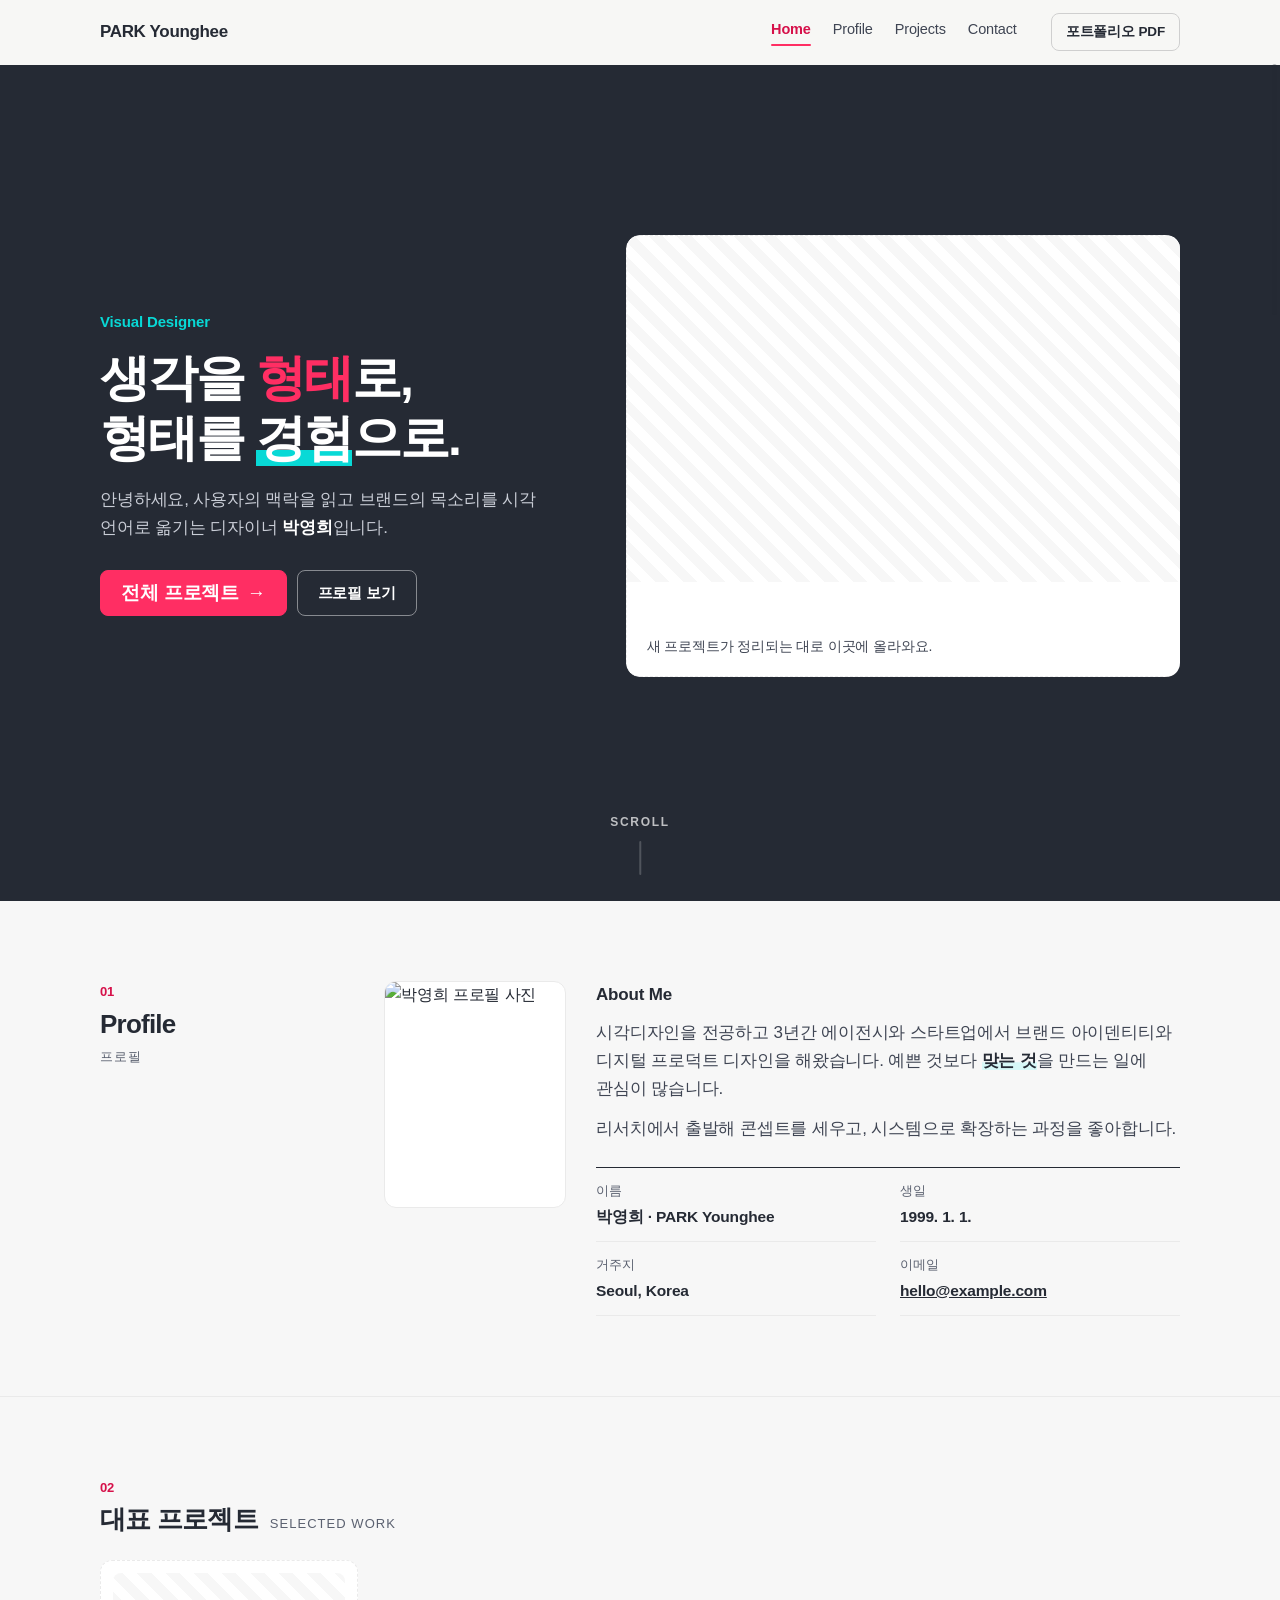
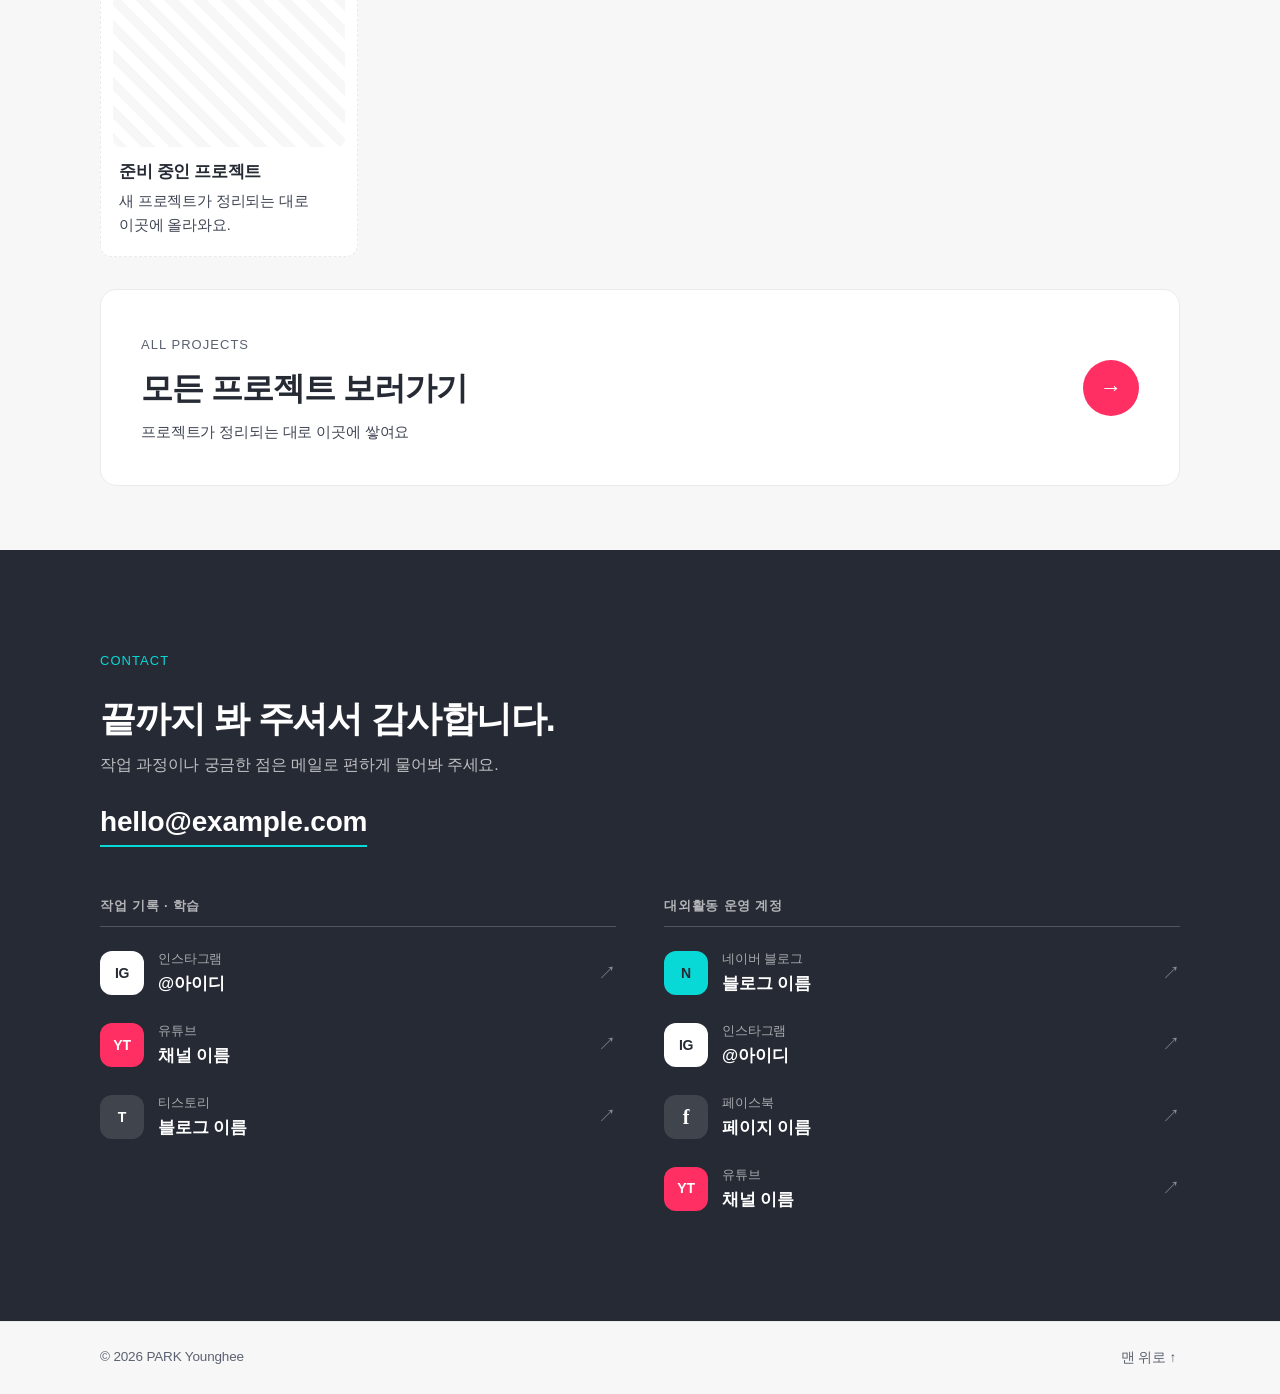
==== commit 3643e97d: "시안: 작업 기록·학습 계정도 '준비 중' 대신 일반 계정 줄로 Co-Authored-By: Claude Opus 5.5 <noreply@anthropic.com> Claude-S" ====
--- a/index.html
+++ b/index.html
@@ -281,24 +281,24 @@
         <!-- ✏️ SNS는 여기서 직접 고쳐요. 한 줄 = <li> 하나 (복사해서 늘리면 돼요)
              sns__mark 글자: 네이버 블로그 N · 인스타그램 IG · 페이스북 f · 유튜브 YT · 티스토리 T
              sns__name 에 계정 이름(아이디)을 적어요
-             아직 없는 계정은 'sns__item--soon'(링크 없음, "곧 열려요")으로 두고, 만들면 위쪽 <a> 모양으로 바꿔요.
+             (아직 링크가 없는 계정은 sns__item--soon 모양으로 '곧 열려요' 표시도 할 수 있어요)
              작업 기록 묶음을 통째로 숨기려면 그 <div class="contact__group"> 에 hidden 을 붙여요. -->
         <div class="contact__groups">
           <div class="contact__group">
             <h3 class="contact__label">작업 기록 · 학습</h3>
             <ul class="sns">
-              <li><span class="sns__item sns__item--soon">
+              <li><a class="sns__item" href="https://www.instagram.com/" target="_blank" rel="noopener">
                 <span class="sns__mark sns__mark--ig" aria-hidden="true">IG</span>
-                <span class="sns__text"><span class="sns__platform">인스타그램</span><strong class="sns__name">준비 중</strong></span>
-                <span class="sns__soon">곧 열려요</span></span></li>
-              <li><span class="sns__item sns__item--soon">
+                <span class="sns__text"><span class="sns__platform">인스타그램</span><strong class="sns__name">@아이디</strong></span>
+                <span class="sns__go" aria-hidden="true">↗</span></a></li>
+              <li><a class="sns__item" href="https://www.youtube.com/" target="_blank" rel="noopener">
                 <span class="sns__mark sns__mark--yt" aria-hidden="true">YT</span>
-                <span class="sns__text"><span class="sns__platform">유튜브</span><strong class="sns__name">준비 중</strong></span>
-                <span class="sns__soon">곧 열려요</span></span></li>
-              <li><span class="sns__item sns__item--soon">
+                <span class="sns__text"><span class="sns__platform">유튜브</span><strong class="sns__name">채널 이름</strong></span>
+                <span class="sns__go" aria-hidden="true">↗</span></a></li>
+              <li><a class="sns__item" href="https://www.tistory.com/" target="_blank" rel="noopener">
                 <span class="sns__mark sns__mark--ts" aria-hidden="true">T</span>
-                <span class="sns__text"><span class="sns__platform">티스토리</span><strong class="sns__name">준비 중</strong></span>
-                <span class="sns__soon">곧 열려요</span></span></li>
+                <span class="sns__text"><span class="sns__platform">티스토리</span><strong class="sns__name">블로그 이름</strong></span>
+                <span class="sns__go" aria-hidden="true">↗</span></a></li>
             </ul>
           </div>
 
--- a/css/site.css
+++ b/css/site.css
@@ -141,12 +141,15 @@
 .slider__track.is-fade { opacity: 0; }
 @media (prefers-reduced-motion: reduce) { .slide__img img, .slide__info > *, .slider__track { transition: none; transform: none; opacity: 1; } }
 .slide.is-active .slide__link:hover .slide__img img { transform: scale(1.03); }
-.slide__info { display: flex; flex-direction: column; gap: 4px; padding: 16px 20px 18px; }
+.slide__info { position: relative; display: flex; flex-direction: column; gap: 4px; padding: 16px 20px 18px; }
 .slide__meta { font-size: 13px; font-weight: 600; color: var(--accent); }
+.slide__award { display: inline-block; margin-right: 8px; padding: 2px 9px; border-radius: 999px; background: var(--pink); color: #fff; font-size: 12px; font-weight: 800; vertical-align: 1px; }
 .slide__title { font-size: 20px; font-weight: 800; letter-spacing: -0.02em; }
 .slide__role { font-size: 14px; color: var(--ink-2); }
 .slide__role b { margin-right: 8px; font-weight: 600; }
-.slide__go { margin-top: 4px; font-size: 14px; font-weight: 600; color: var(--ink-2); }
+/* 카드 오른쪽 가운데 '자세히 보기' (카드 전체가 링크라 '누를 수 있다'는 표시만, 눈에 덜 띄게) */
+.slide__go { position: absolute; right: 20px; top: 50%; transform: translateY(-50%); font-size: 14px; font-weight: 600; color: var(--ink-2); white-space: nowrap; transition: color .2s; }
+.slide.is-active .slide__info > .slide__go { transform: translateY(-50%); }
 .slide__link:hover .slide__go { color: var(--accent); }
 .slide--empty { border: 1px dashed var(--line); border-radius: 14px; overflow: hidden; background: var(--surface); }
 .slide--empty .slide__img { background: repeating-linear-gradient(45deg, var(--bg) 0 10px, var(--surface) 10px 20px); }
@@ -239,6 +242,12 @@
 .card__sum { font-size: 14.5px; color: var(--ink-2); display: -webkit-box; -webkit-line-clamp: 2; -webkit-box-orient: vertical; overflow: hidden; }
 .card__role { margin-top: 4px; font-size: 13.5px; color: var(--ink-3); }
 .card__role b { margin-right: 8px; font-weight: 600; color: var(--ink-2); }
+.card__foot { display: block; margin-top: auto; padding: 10px 6px 0; border-top: 1px dashed var(--line); }
+.card__role + .card__foot, .card__sum + .card__foot { margin-top: 8px; }
+/* 카드가 좁으면 기여도 막대는 다음 줄로 */
+.card__foot .sw-type { flex-wrap: wrap; gap: 6px 10px; }
+.card__foot .sw-type__pct { flex: 1 1 100%; }
+.card__foot .sw-type__label { white-space: normal; }
 .card--empty { border-style: dashed; }
 .card--empty .card__img { background: repeating-linear-gradient(45deg, var(--bg) 0 10px, var(--surface) 10px 20px); }
 .more-link { align-self: flex-start; font-weight: 600; color: var(--accent); text-decoration: none; padding: 6px 0; }
@@ -366,7 +375,7 @@
 .foot { border-top: 1px solid var(--line); }
 .foot__in { display: flex; justify-content: space-between; gap: 16px; padding-top: 24px; padding-bottom: 24px; font-size: 13.5px; color: var(--ink-3); }
 .foot p { margin: 0; }
-.foot a { text-decoration: none; }
+.foot a { display: inline-flex; align-items: center; min-height: 44px; margin: -10px 0; padding: 0 4px; text-decoration: none; }
 .foot a:hover { color: var(--ink); }
 .contact + .foot { border-top: 0; }
 
@@ -455,10 +464,10 @@
 .cbar__btn:focus-visible { outline: 2px solid var(--pink); outline-offset: 3px; }
 /* A. 글자 탭 (연도 탭과 같은 모양, 크기만 작게) */
 .cbar--text { gap: 4px 22px; padding: 28px 0 0; border-bottom: 1px solid var(--line); }
-.cbar--text .cbar__btn { padding: 0 0 12px; font-size: 19px; font-weight: 800; letter-spacing: -0.02em; color: #A6AAB4; transition: color .2s; }
+.cbar--text .cbar__btn { padding: 0 0 12px; font-size: 19px; font-weight: 600; letter-spacing: -0.02em; color: var(--ink-3); transition: color .2s; }
 .cbar--text .cbar__btn::after { content: ""; position: absolute; left: 0; right: 0; bottom: -1px; height: 3px; background: var(--navy); transform: scaleX(0); transform-origin: left; transition: transform .25s; }
-.cbar--text .cbar__btn:hover { color: var(--ink-3); }
-.cbar--text .cbar__btn[aria-selected="true"] { color: var(--navy); }
+.cbar--text .cbar__btn:hover { color: var(--navy); }
+.cbar--text .cbar__btn[aria-selected="true"] { color: var(--navy); font-weight: 800; }
 .cbar--text .cbar__btn[aria-selected="true"] sup { color: var(--pink); }
 .cbar--text .cbar__btn[aria-selected="true"]::after { transform: scaleX(1); }
 /* B. 칩 */
@@ -486,11 +495,11 @@
 }
 /* 연도: 글자 탭. 고른 연도만 진하게 + 밑줄, 나머지는 연한 회색 */
 .ybar { display: flex; flex-wrap: wrap; align-items: flex-end; gap: 4px 28px; padding: 28px 0 0; border-bottom: 1px solid var(--line); }
-.ybar__btn { position: relative; padding: 0 0 12px; border: 0; background: none; font: inherit; font-size: clamp(24px, 2.6vw, 30px); font-weight: 800; line-height: 1; letter-spacing: -0.03em; color: #C4C7CE; cursor: pointer; font-variant-numeric: tabular-nums; transition: color .2s; }
+.ybar__btn { position: relative; padding: 0 0 12px; border: 0; background: none; font: inherit; font-size: clamp(24px, 2.6vw, 30px); font-weight: 600; line-height: 1; letter-spacing: -0.03em; color: var(--ink-3); cursor: pointer; font-variant-numeric: tabular-nums; transition: color .2s; }
 .ybar__btn sup { margin-left: 2px; font-size: .38em; font-weight: 800; letter-spacing: 0; color: inherit; vertical-align: top; position: relative; top: -.1em; }
 .ybar__btn::after { content: ""; position: absolute; left: 0; right: 0; bottom: -1px; height: 3px; background: var(--navy); transform: scaleX(0); transform-origin: left; transition: transform .25s; }
-.ybar__btn:hover { color: var(--ink-3); }
-.ybar__btn[aria-selected="true"] { color: var(--navy); }
+.ybar__btn:hover { color: var(--navy); }
+.ybar__btn[aria-selected="true"] { color: var(--navy); font-weight: 800; }
 .ybar__btn[aria-selected="true"] sup { color: var(--pink); }
 .ybar__btn[aria-selected="true"]::after { transform: scaleX(1); }
 .ybar__btn:focus-visible { outline: 2px solid var(--pink); outline-offset: 4px; }
@@ -651,7 +660,7 @@
 .pbody .psec__head { flex-direction: row; gap: 10px; }
 .psec { scroll-margin-top: calc(var(--head-h) + 16px); }
 @media (max-width: 1099px) { .pbody { grid-template-columns: minmax(0, 1fr); gap: 0; } .ptoc { display: none; } }
-@media (max-width: 760px) { .glance__list { grid-template-columns: minmax(0, 1fr); gap: 18px; } .phero { padding-bottom: 96px; } .pcover { margin-top: -64px; } .phero__group { grid-template-columns: minmax(0, 1fr); } .phero__gk { padding-top: 12px; } .phero__group dl { grid-template-columns: repeat(2, minmax(0, 1fr)); gap: 0 16px; } .phero__group dl div { padding: 8px 0 10px; } .phero__pct { display: flex; margin: 6px 0 0; } .phero__lead { font-size: 16px; } }
+@media (max-width: 760px) { .glance__list { grid-template-columns: minmax(0, 1fr); gap: 18px; } .phero { padding-bottom: 96px; } .pcover { margin-top: -64px; } .phero__group { grid-template-columns: minmax(0, 1fr); } .phero__gk { padding-top: 12px; } .phero__group dl { grid-template-columns: minmax(0, 1fr); gap: 0; } .phero__group dl div { display: grid; grid-template-columns: 76px minmax(0, 1fr); gap: 12px; align-items: baseline; padding: 9px 0; border-top: 1px solid rgba(255, 255, 255, .08); } .phero__group dl div:first-child { border-top: 0; } .phero__group dd { margin: 0; } .phero__pct { display: flex; margin: 6px 0 0; } .phero__lead { font-size: 16px; } }
 
 /* 상세 섹션: 왼쪽 번호 | 오른쪽 내용 */
 .psec { display: grid; grid-template-columns: 160px minmax(0, 1fr); gap: 12px clamp(24px, 4vw, 48px); padding: 44px 0; border-bottom: 1px solid var(--line); }
@@ -1022,3 +1031,10 @@
   .lbox__fig { padding-bottom: 64px; }
   .pcover::after { right: 10px; bottom: 10px; }
 }
+
+/* 아주 좁은 휴대폰(~374px): 위 메뉴가 넘치지 않게 */
+@media (max-width: 374px) {
+  .head__in { gap: 4px; }
+  .logo { font-size: 14px; }
+  .nav a { padding: 8px 4px; font-size: 13px; }
+}
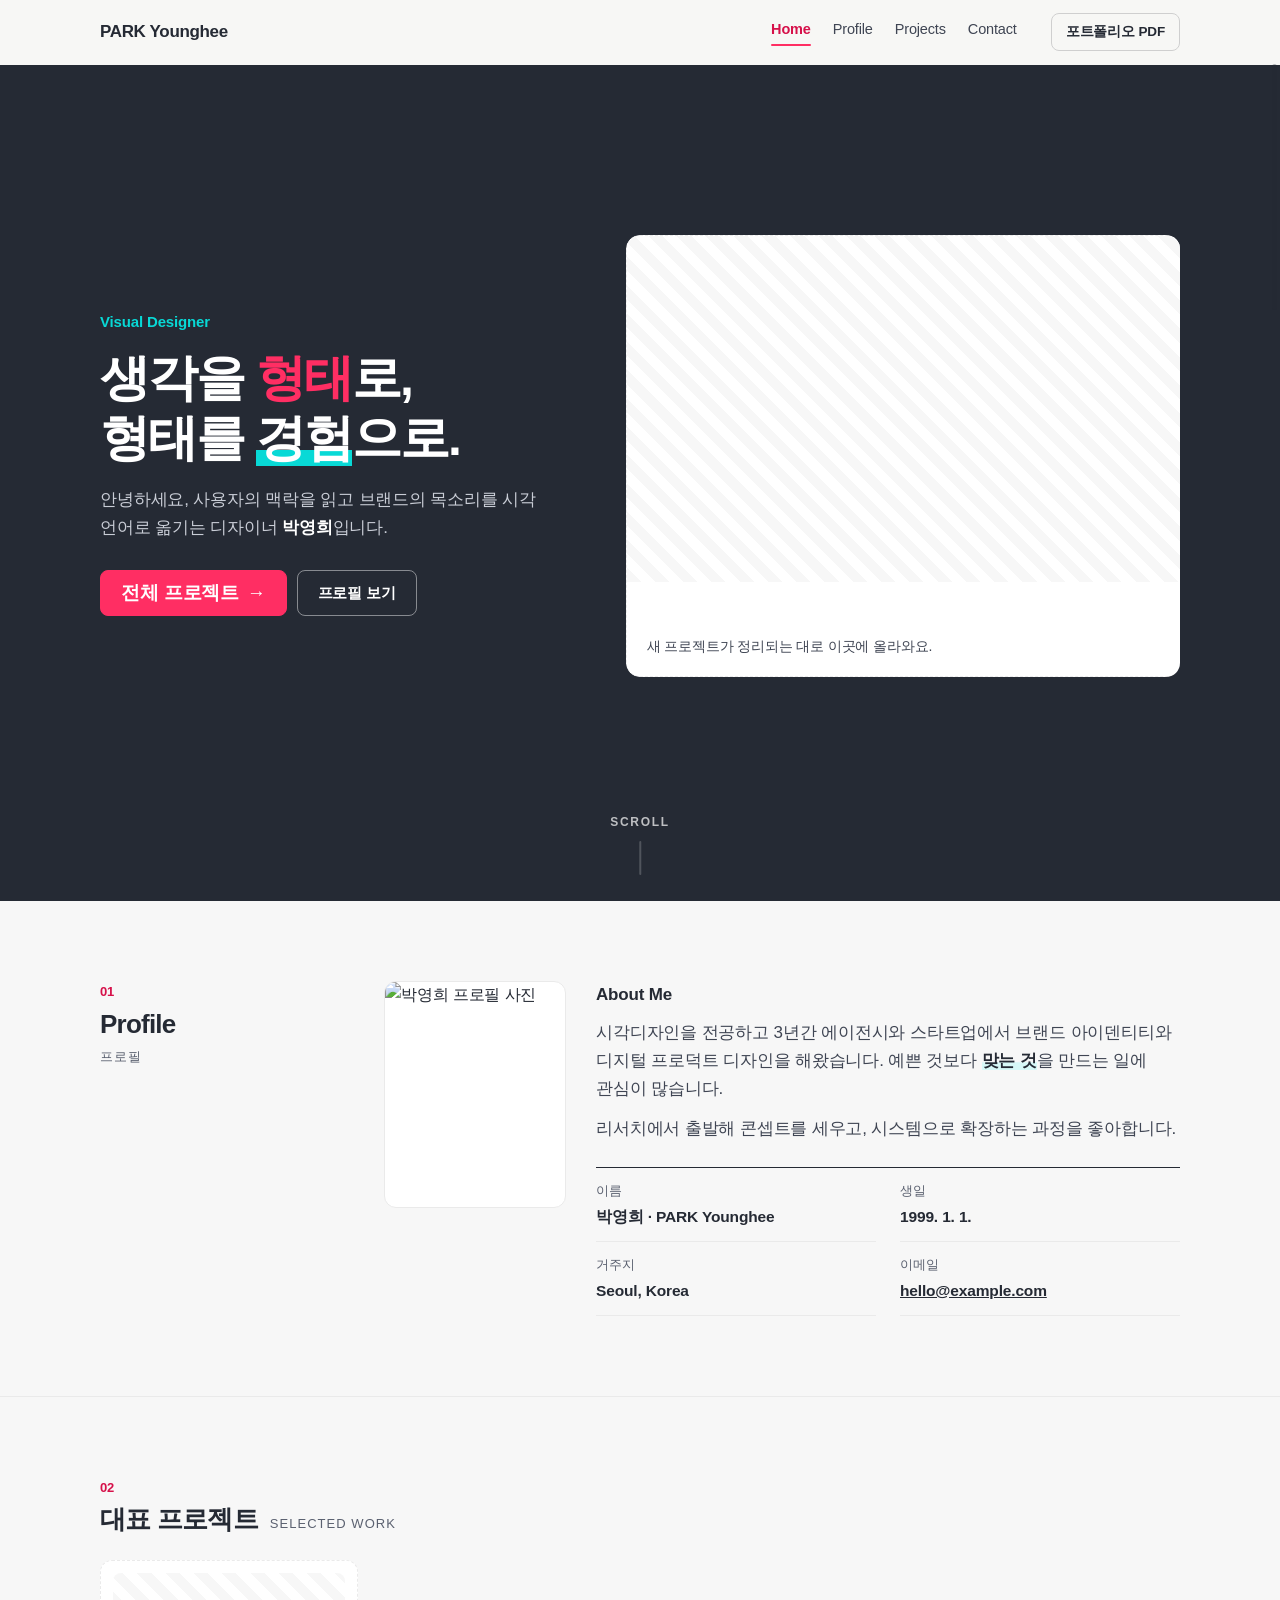
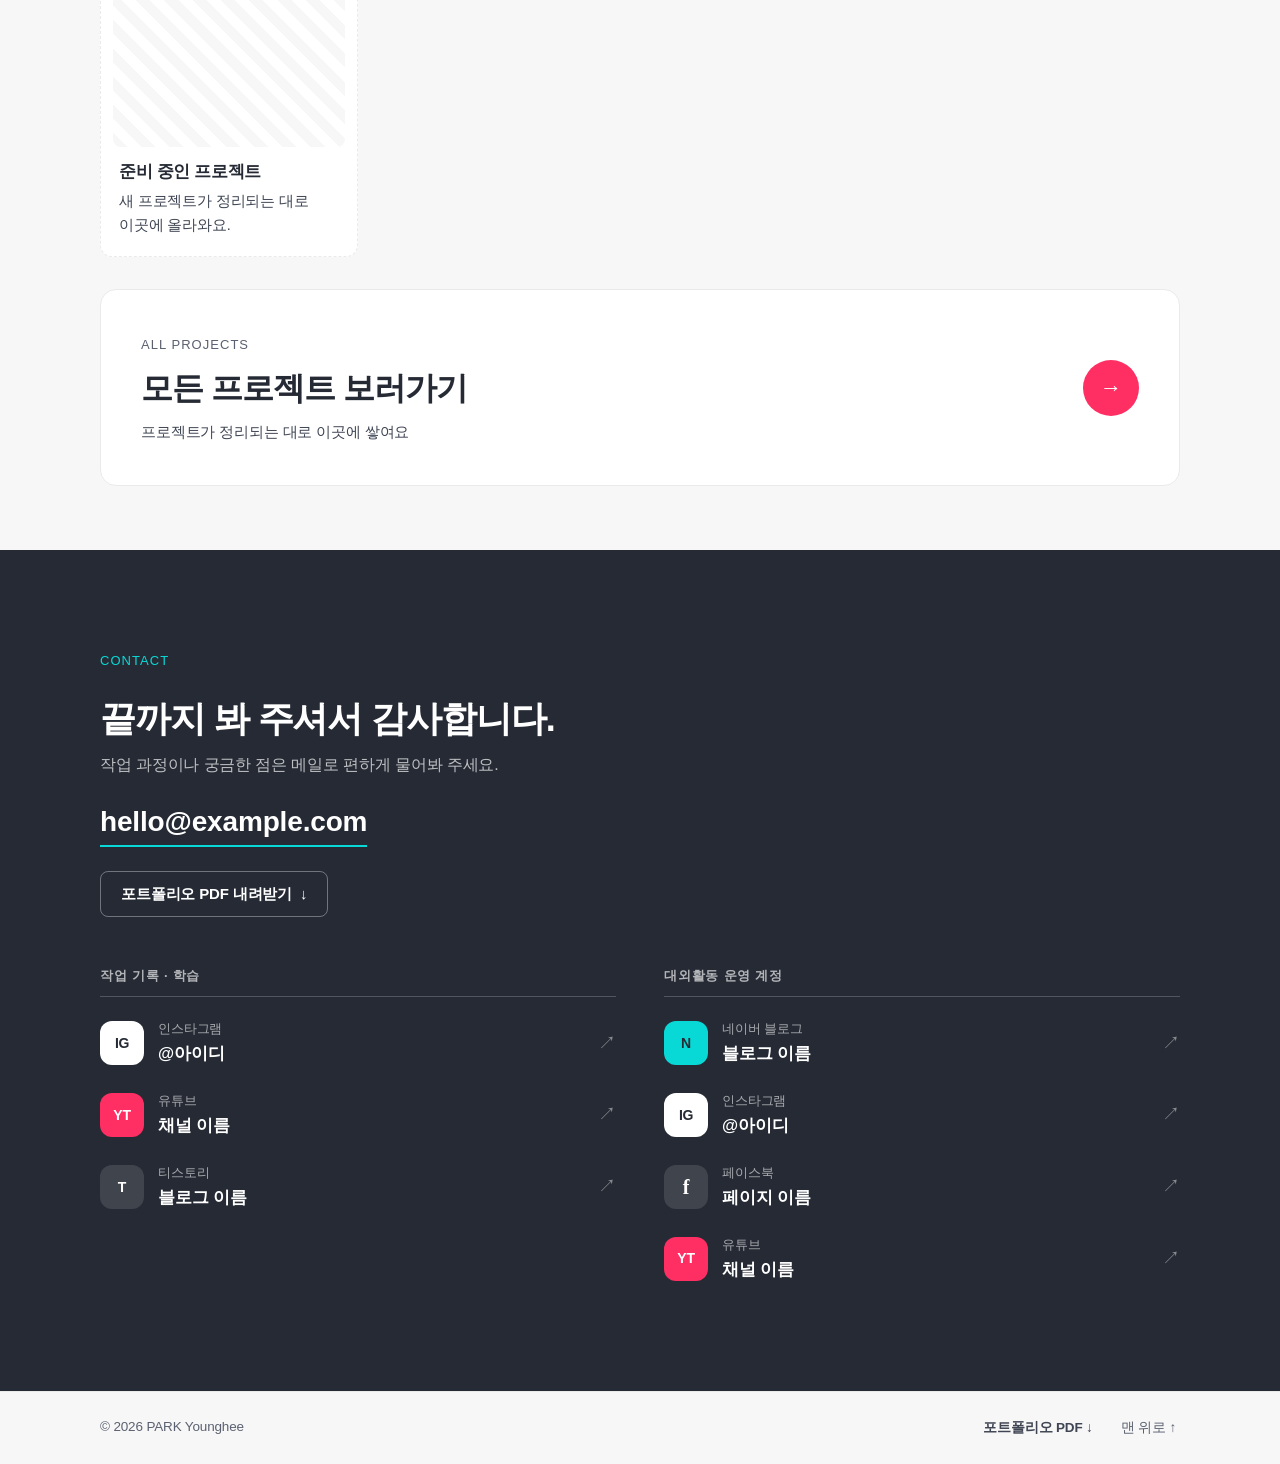
==== commit 72ae332d: "시안: 휴대폰에서도 포트폴리오 PDF - 모든 페이지 풋터와 Contact에 내려받기 Co-Authored-By: Claude Opus 5.5 <noreply@anthropic.c" ====
--- a/index.html
+++ b/index.html
@@ -276,6 +276,7 @@
           <h2 class="contact__title" id="t-contact">끝까지 봐 주셔서 감사합니다.</h2>
           <p class="contact__lead">작업 과정이나 궁금한 점은 메일로 편하게 물어봐 주세요.</p>
           <a class="contact__mail" href="mailto:hello@example.com">hello@example.com</a>
+          <a class="btn btn--line contact__pdf" href="files/portfolio.pdf" target="_blank" rel="noopener" download="박영희_포트폴리오.pdf">포트폴리오 PDF 내려받기 <span aria-hidden="true">↓</span></a>
         </div>
 
         <!-- ✏️ SNS는 여기서 직접 고쳐요. 한 줄 = <li> 하나 (복사해서 늘리면 돼요)
@@ -331,7 +332,7 @@
   <footer class="foot">
     <div class="wrap foot__in">
       <p>© <span id="year"></span> PARK Younghee</p>
-      <a href="#top">맨 위로 ↑</a>
+      <span class="foot__links"><a class="foot__pdf" href="files/portfolio.pdf" target="_blank" rel="noopener" download="박영희_포트폴리오.pdf">포트폴리오 PDF ↓</a><a href="#top">맨 위로 ↑</a></span>
     </div>
   </footer>
 
--- a/css/site.css
+++ b/css/site.css
@@ -1038,3 +1038,10 @@
   .logo { font-size: 14px; }
   .nav a { padding: 8px 4px; font-size: 13px; }
 }
+
+/* 포트폴리오 PDF: 풋터(모든 페이지) · Contact — 휴대폰은 위 메뉴의 PDF 버튼이 숨겨져서 여기서 받아요 */
+.foot__links { display: flex; align-items: center; gap: 20px; }
+.foot__pdf { font-weight: 600; color: var(--ink-2); }
+.contact__pdf { margin-top: 8px; color: #fff; border-color: rgba(255, 255, 255, .35); }
+.contact__pdf:hover { border-color: var(--cyan); color: var(--cyan); }
+@media (max-width: 400px) { .foot__in { flex-wrap: wrap; } .foot__links { gap: 14px; } }
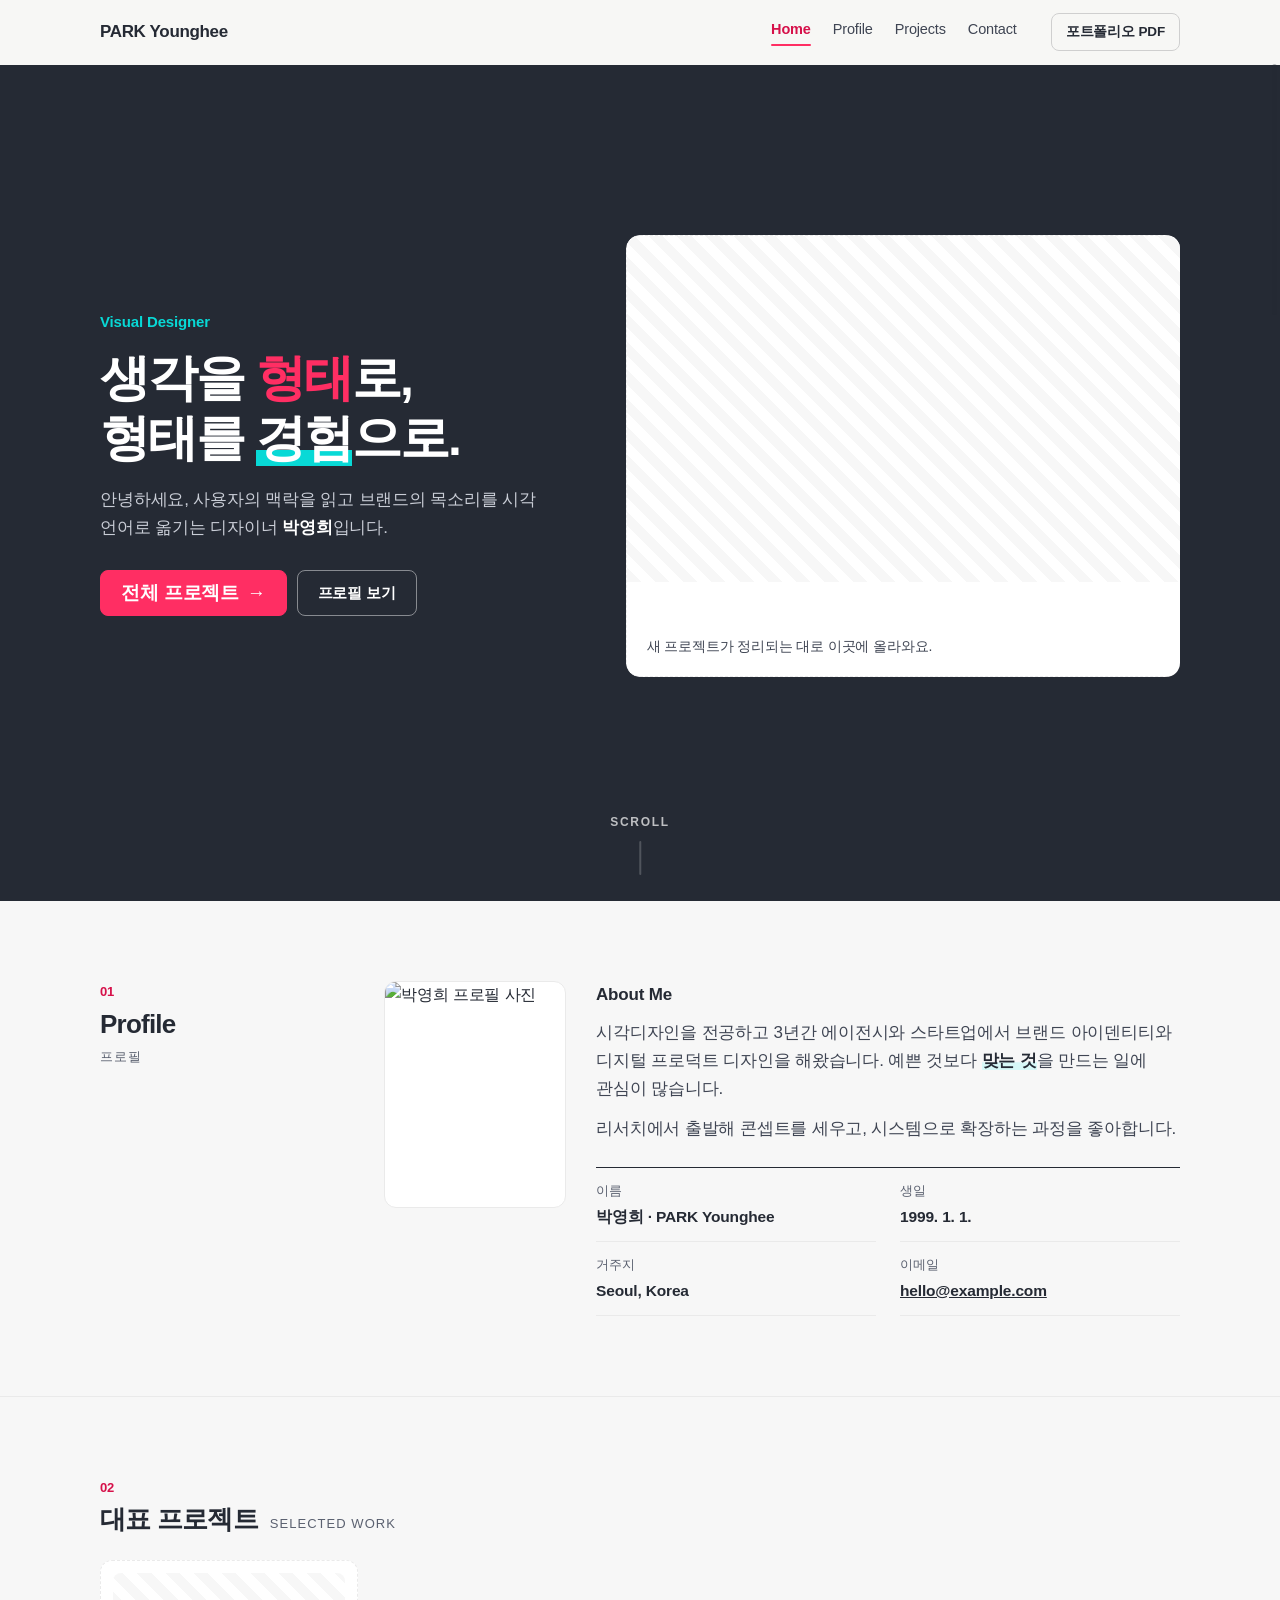
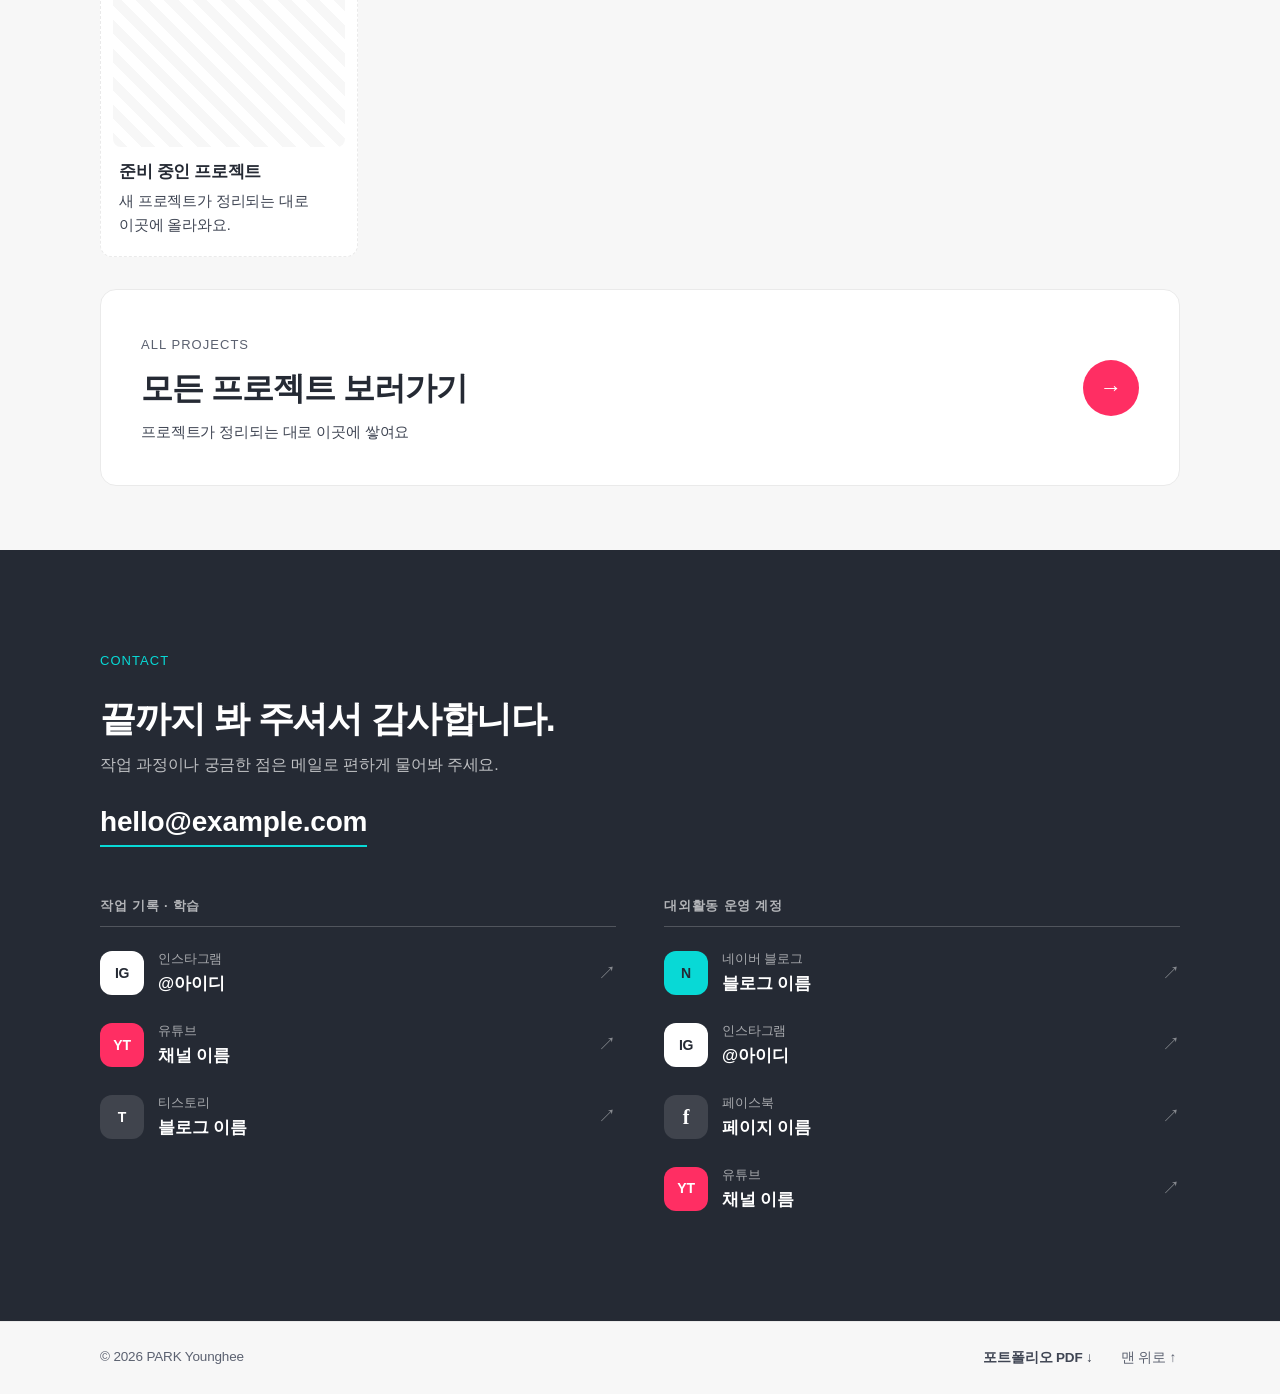
==== commit d4a04ff3: "시안: 포트폴리오 PDF는 한 곳만 - PC는 위 메뉴, 휴대폰은 풋터 (Contact·이동 목록에서는 뺌) Co-Authored-By: Claude Opus 5.5 <norepl" ====
--- a/index.html
+++ b/index.html
@@ -58,7 +58,6 @@
     <div class="jump__panel" id="jumpPanel" role="dialog" aria-label="구역 이동" hidden>
       <p class="jump__title">바로 가기</p>
       <ol class="jump__list" id="jumpList"></ol>
-      <a class="jump__pdf" href="files/portfolio.pdf" target="_blank" rel="noopener" download="박영희_포트폴리오.pdf">포트폴리오 PDF ↓</a>
     </div>
     <button type="button" class="jump__btn" id="jumpBtn" aria-expanded="false" aria-controls="jumpPanel">
       <span class="jump__now" id="jumpNow">Profile</span>
@@ -276,7 +275,6 @@
           <h2 class="contact__title" id="t-contact">끝까지 봐 주셔서 감사합니다.</h2>
           <p class="contact__lead">작업 과정이나 궁금한 점은 메일로 편하게 물어봐 주세요.</p>
           <a class="contact__mail" href="mailto:hello@example.com">hello@example.com</a>
-          <a class="btn btn--line contact__pdf" href="files/portfolio.pdf" target="_blank" rel="noopener" download="박영희_포트폴리오.pdf">포트폴리오 PDF 내려받기 <span aria-hidden="true">↓</span></a>
         </div>
 
         <!-- ✏️ SNS는 여기서 직접 고쳐요. 한 줄 = <li> 하나 (복사해서 늘리면 돼요)
--- a/css/site.css
+++ b/css/site.css
@@ -1039,9 +1039,8 @@
   .nav a { padding: 8px 4px; font-size: 13px; }
 }
 
-/* 포트폴리오 PDF: 풋터(모든 페이지) · Contact — 휴대폰은 위 메뉴의 PDF 버튼이 숨겨져서 여기서 받아요 */
+/* 포트폴리오 PDF: PC는 위 메뉴 버튼, 휴대폰은 위 메뉴 버튼이 숨겨져서 풋터(모든 페이지)에서 받아요 */
 .foot__links { display: flex; align-items: center; gap: 20px; }
-.foot__pdf { font-weight: 600; color: var(--ink-2); }
-.contact__pdf { margin-top: 8px; color: #fff; border-color: rgba(255, 255, 255, .35); }
-.contact__pdf:hover { border-color: var(--cyan); color: var(--cyan); }
+.foot__pdf { display: none; font-weight: 600; color: var(--ink-2); }
+@media (max-width: 640px) { .foot__pdf { display: inline-flex; } }
 @media (max-width: 400px) { .foot__in { flex-wrap: wrap; } .foot__links { gap: 14px; } }
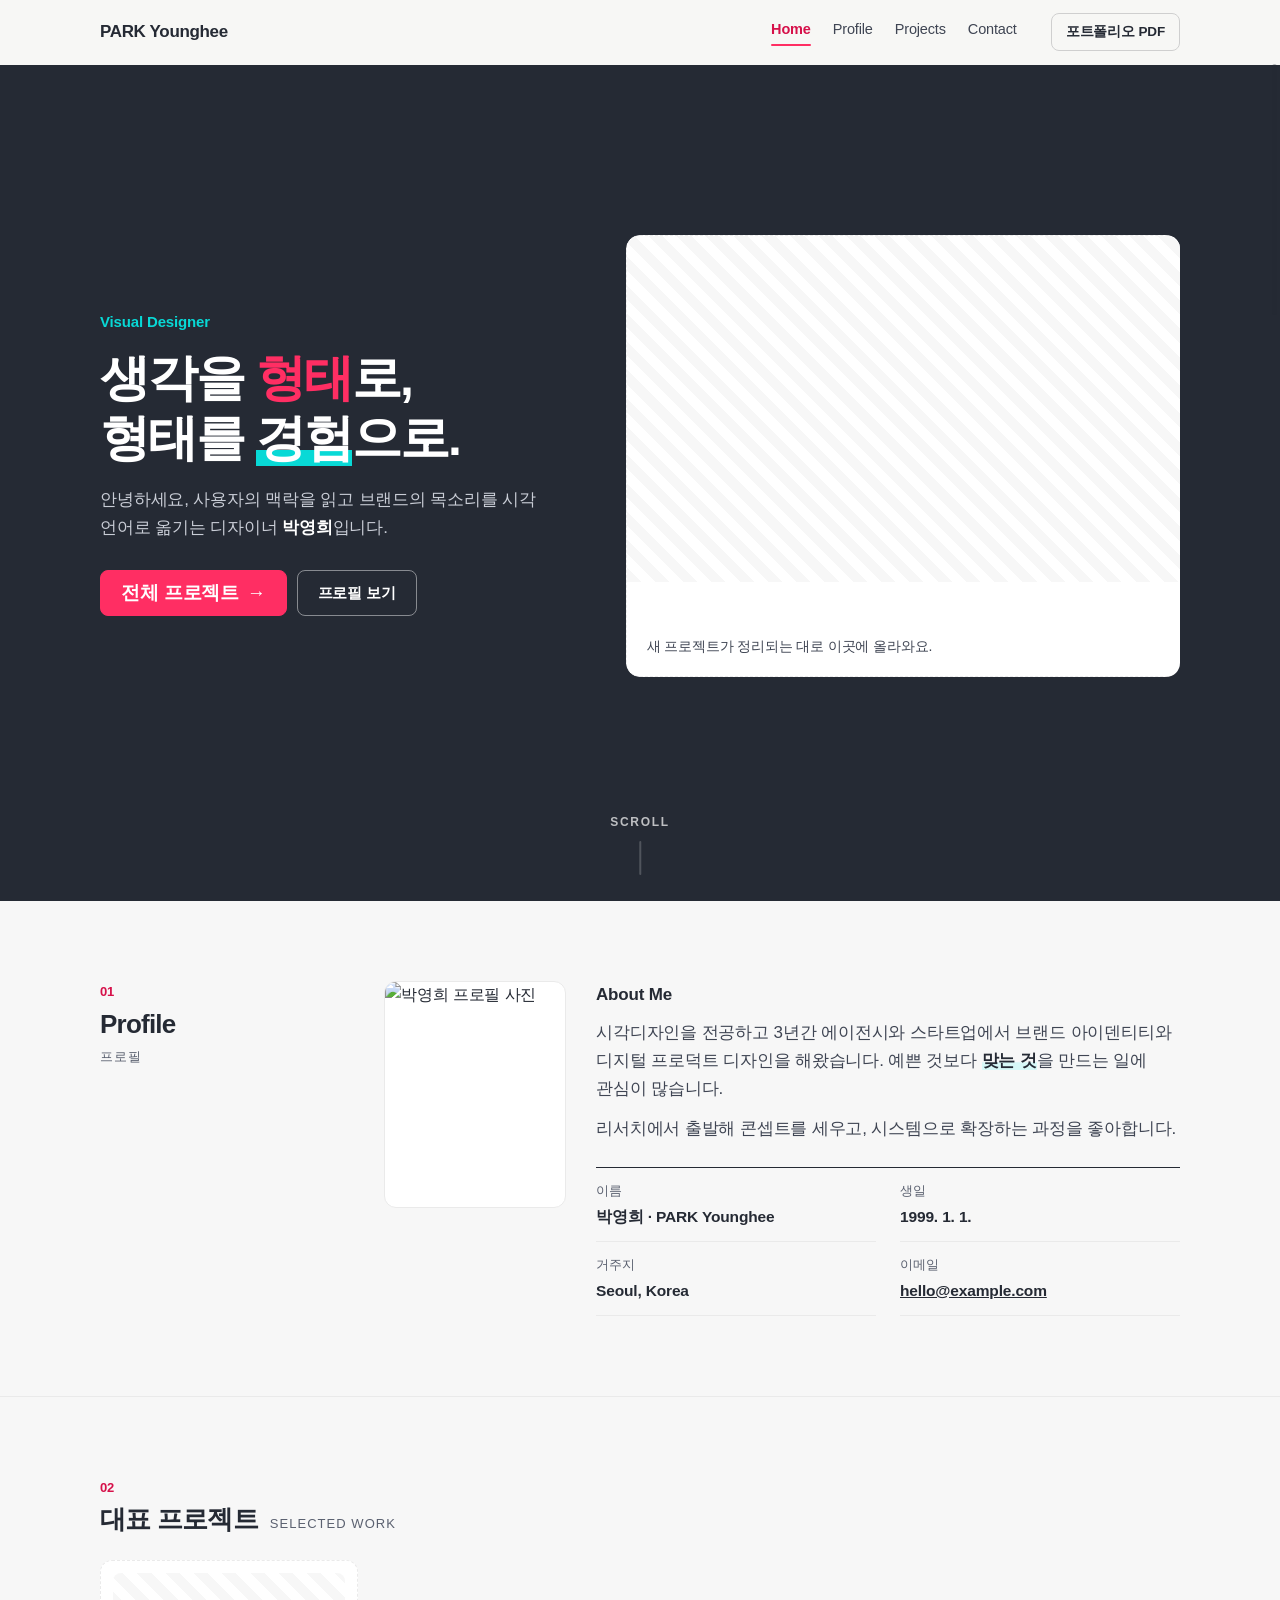
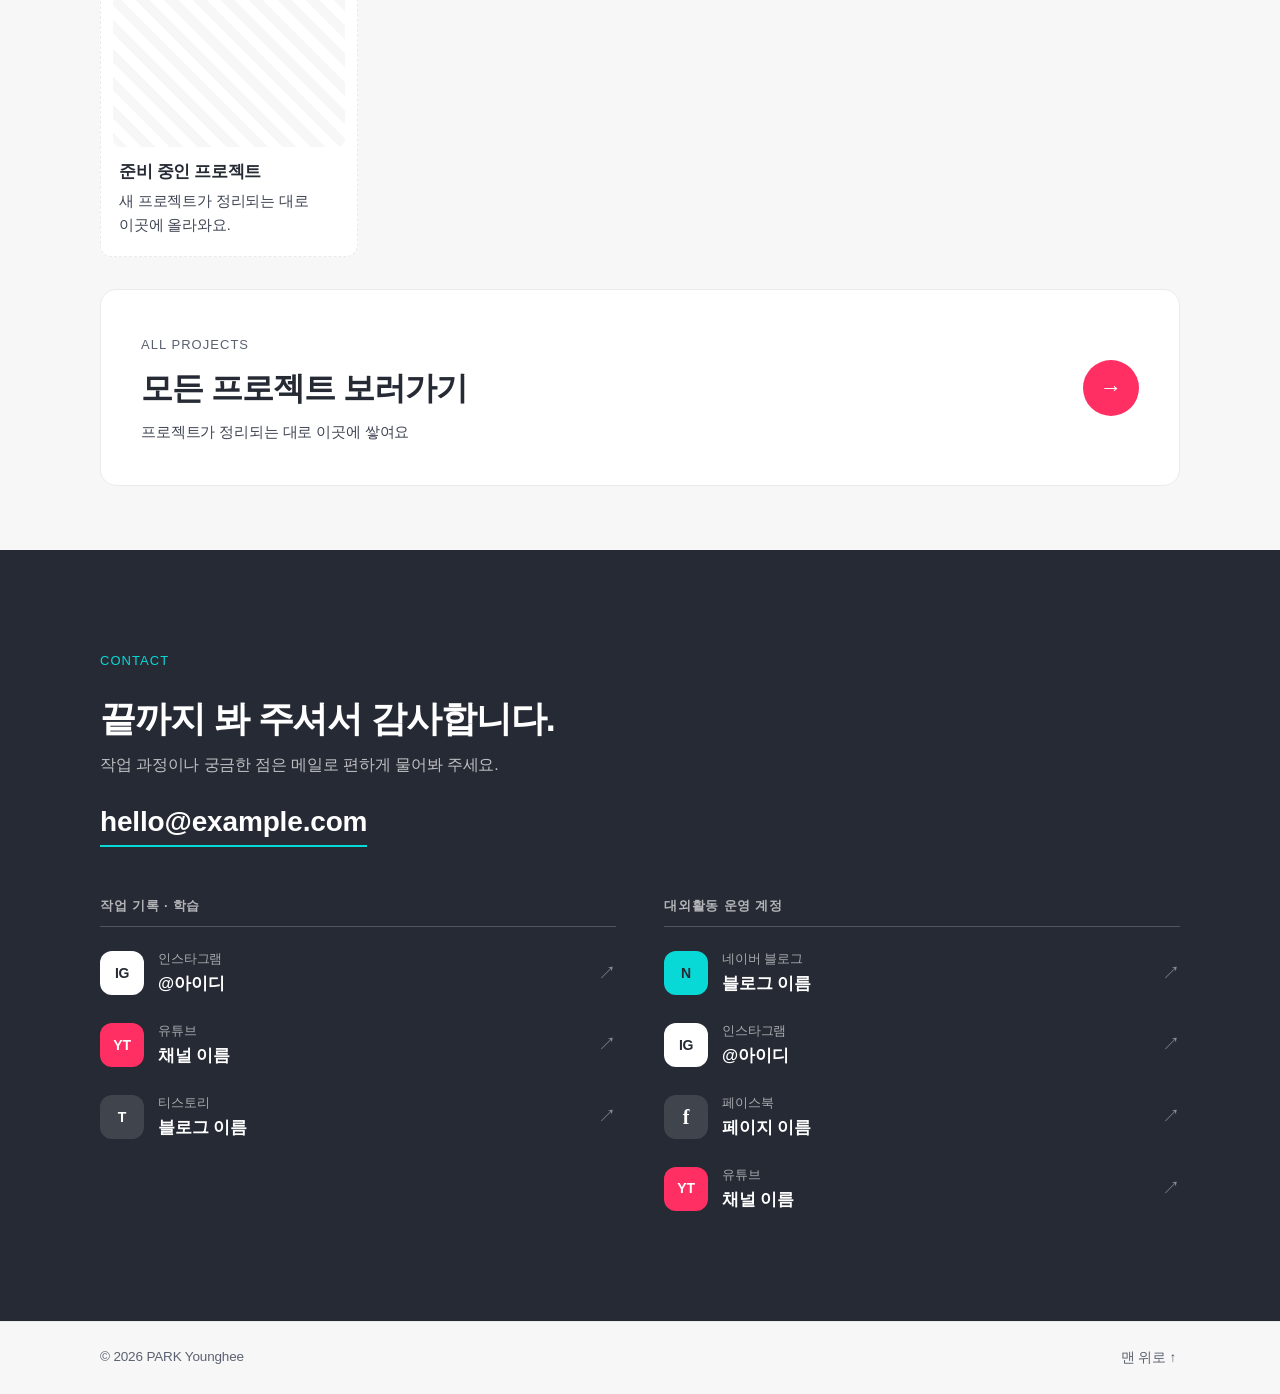
==== commit e96a6ae8: "시안: 휴대폰 PDF는 풋터 대신 Contact 버튼 (PC는 위 메뉴) Co-Authored-By: Claude Opus 5.5 <noreply@anthropic.com> Cla" ====
--- a/index.html
+++ b/index.html
@@ -275,6 +275,7 @@
           <h2 class="contact__title" id="t-contact">끝까지 봐 주셔서 감사합니다.</h2>
           <p class="contact__lead">작업 과정이나 궁금한 점은 메일로 편하게 물어봐 주세요.</p>
           <a class="contact__mail" href="mailto:hello@example.com">hello@example.com</a>
+          <a class="btn btn--line contact__pdf" href="files/portfolio.pdf" target="_blank" rel="noopener" download="박영희_포트폴리오.pdf">포트폴리오 PDF 내려받기 <span aria-hidden="true">↓</span></a>
         </div>
 
         <!-- ✏️ SNS는 여기서 직접 고쳐요. 한 줄 = <li> 하나 (복사해서 늘리면 돼요)
@@ -330,7 +331,7 @@
   <footer class="foot">
     <div class="wrap foot__in">
       <p>© <span id="year"></span> PARK Younghee</p>
-      <span class="foot__links"><a class="foot__pdf" href="files/portfolio.pdf" target="_blank" rel="noopener" download="박영희_포트폴리오.pdf">포트폴리오 PDF ↓</a><a href="#top">맨 위로 ↑</a></span>
+      <a href="#top">맨 위로 ↑</a>
     </div>
   </footer>
 
--- a/css/site.css
+++ b/css/site.css
@@ -1039,8 +1039,7 @@
   .nav a { padding: 8px 4px; font-size: 13px; }
 }
 
-/* 포트폴리오 PDF: PC는 위 메뉴 버튼, 휴대폰은 위 메뉴 버튼이 숨겨져서 풋터(모든 페이지)에서 받아요 */
-.foot__links { display: flex; align-items: center; gap: 20px; }
-.foot__pdf { display: none; font-weight: 600; color: var(--ink-2); }
-@media (max-width: 640px) { .foot__pdf { display: inline-flex; } }
-@media (max-width: 400px) { .foot__in { flex-wrap: wrap; } .foot__links { gap: 14px; } }
+/* 포트폴리오 PDF: PC는 위 메뉴 버튼, 휴대폰은 위 메뉴 버튼이 숨겨져서 Contact(메인 맨 아래)의 버튼으로 받아요 */
+.contact__pdf { display: none; margin-top: 8px; color: #fff; border-color: rgba(255, 255, 255, .35); }
+.contact__pdf:hover { border-color: var(--cyan); color: var(--cyan); }
+@media (max-width: 640px) { .contact__pdf { display: inline-flex; } }
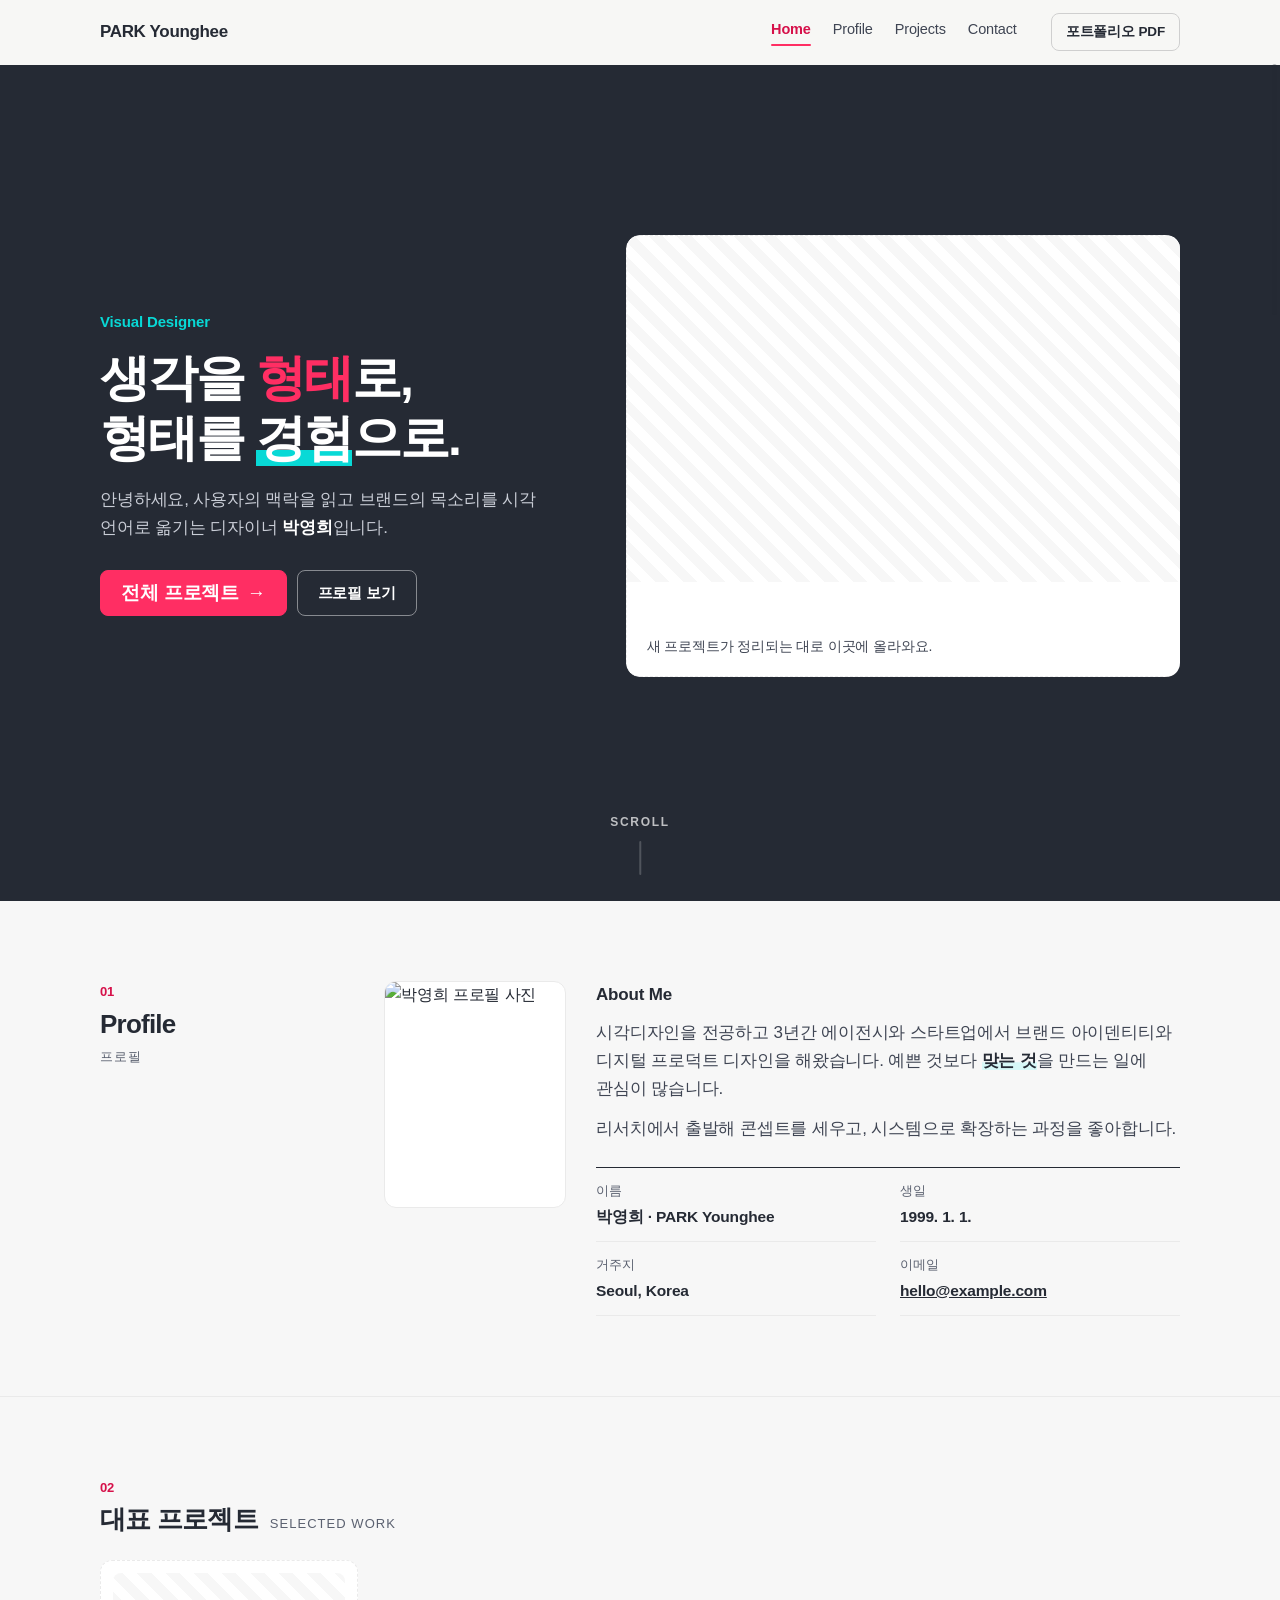
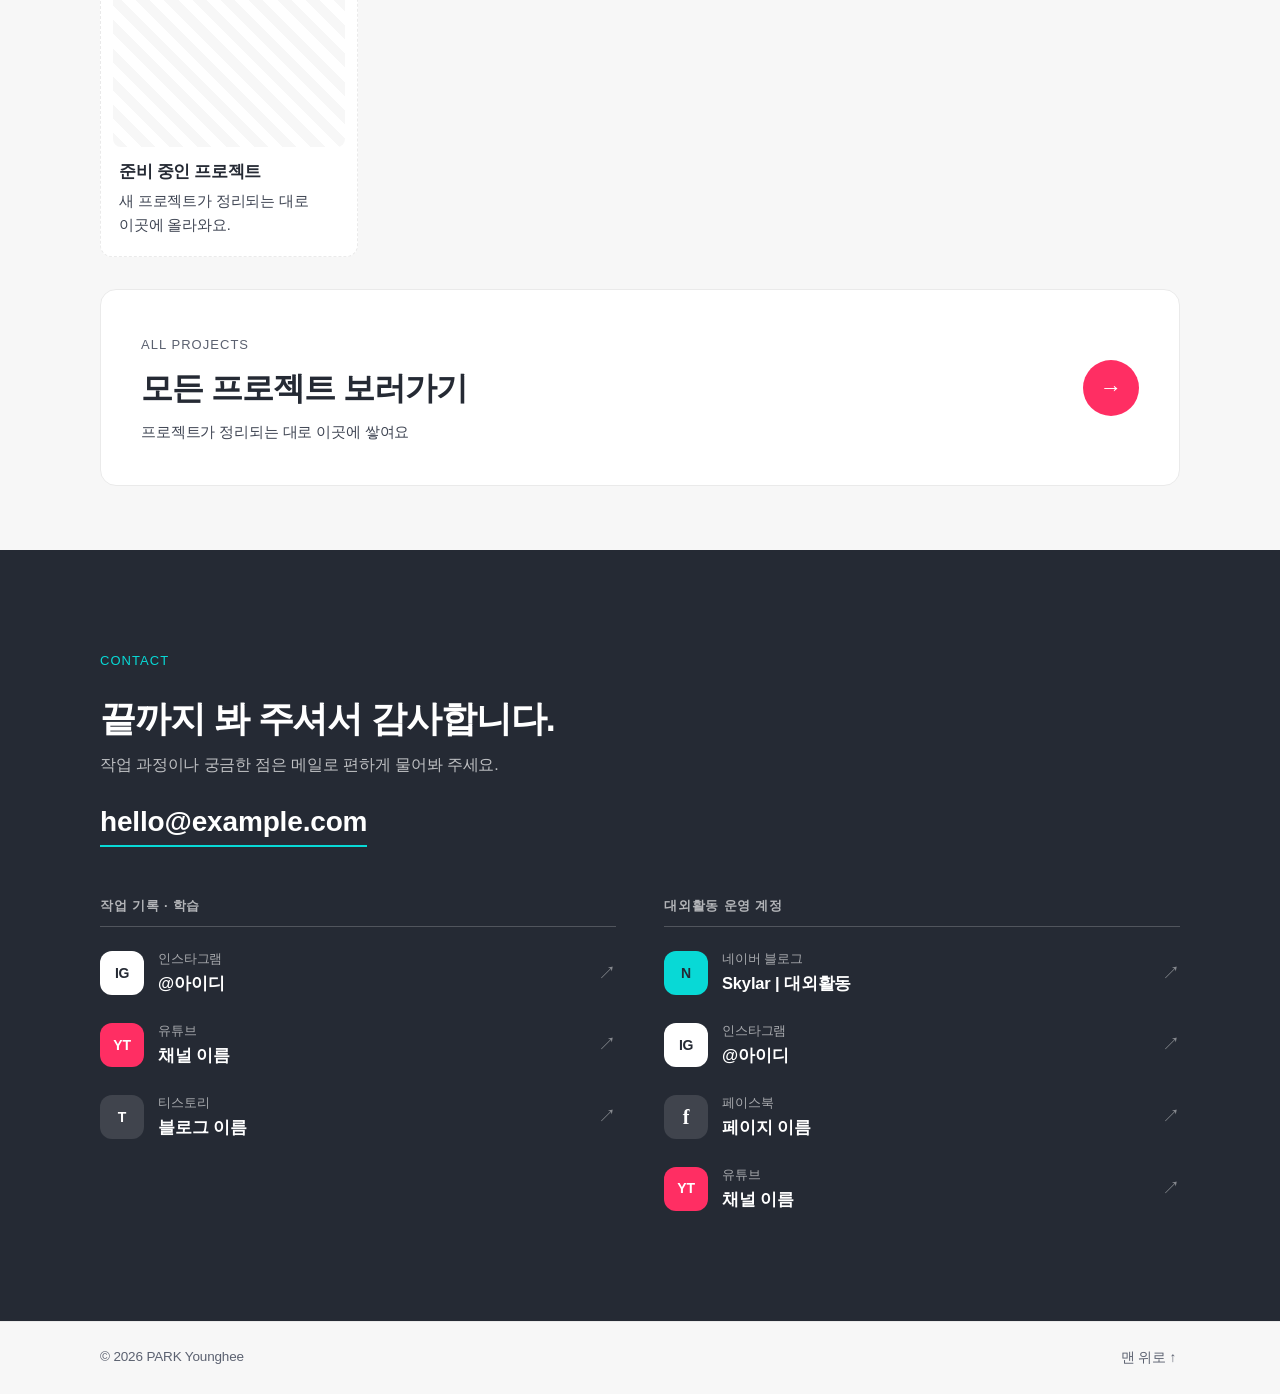
==== commit 194e896a: "SNS 변경" ====
--- a/index.html
+++ b/index.html
@@ -15,8 +15,8 @@
   <link rel="stylesheet" href="https://cdn.jsdelivr.net/gh/orioncactus/pretendard@v1.3.9/dist/web/static/pretendard.min.css" />
 
   <!-- 스타일 (?v= 숫자는 수정 후 올릴 때마다 바꾸면 캐시 문제 없음) -->
-  <link rel="stylesheet" href="css/reset.css?v=20261027c" />
-  <link rel="stylesheet" href="css/site.css?v=20261027c" />
+  <link rel="stylesheet" href="css/reset.css?v=20261027d" />
+  <link rel="stylesheet" href="css/site.css?v=20261027d" />
 </head>
 <body>
 
@@ -305,9 +305,9 @@
           <div class="contact__group">
             <h3 class="contact__label">대외활동 운영 계정</h3>
             <ul class="sns">
-              <li><a class="sns__item" href="https://blog.naver.com/" target="_blank" rel="noopener">
+              <li><a class="sns__item" href="https://m.blog.naver.com/skylar_0u0" target="_blank" rel="noopener">
                 <span class="sns__mark sns__mark--nb" aria-hidden="true">N</span>
-                <span class="sns__text"><span class="sns__platform">네이버 블로그</span><strong class="sns__name">블로그 이름</strong></span>
+                <span class="sns__text"><span class="sns__platform">네이버 블로그</span><strong class="sns__name">Skylar | 대외활동</strong></span>
                 <span class="sns__go" aria-hidden="true">↗</span></a></li>
               <li><a class="sns__item" href="https://www.instagram.com/" target="_blank" rel="noopener">
                 <span class="sns__mark sns__mark--ig" aria-hidden="true">IG</span>
@@ -335,9 +335,9 @@
     </div>
   </footer>
 
-  <script src="js/scrollbar.js?v=20261027c"></script>
-  <script src="js/db.js?v=20261027c"></script>
-  <script src="js/data.js?v=20261027c"></script>
-  <script src="js/main.js?v=20261027c"></script>
+  <script src="js/scrollbar.js?v=20261027d"></script>
+  <script src="js/db.js?v=20261027d"></script>
+  <script src="js/data.js?v=20261027d"></script>
+  <script src="js/main.js?v=20261027d"></script>
 </body>
 </html>
